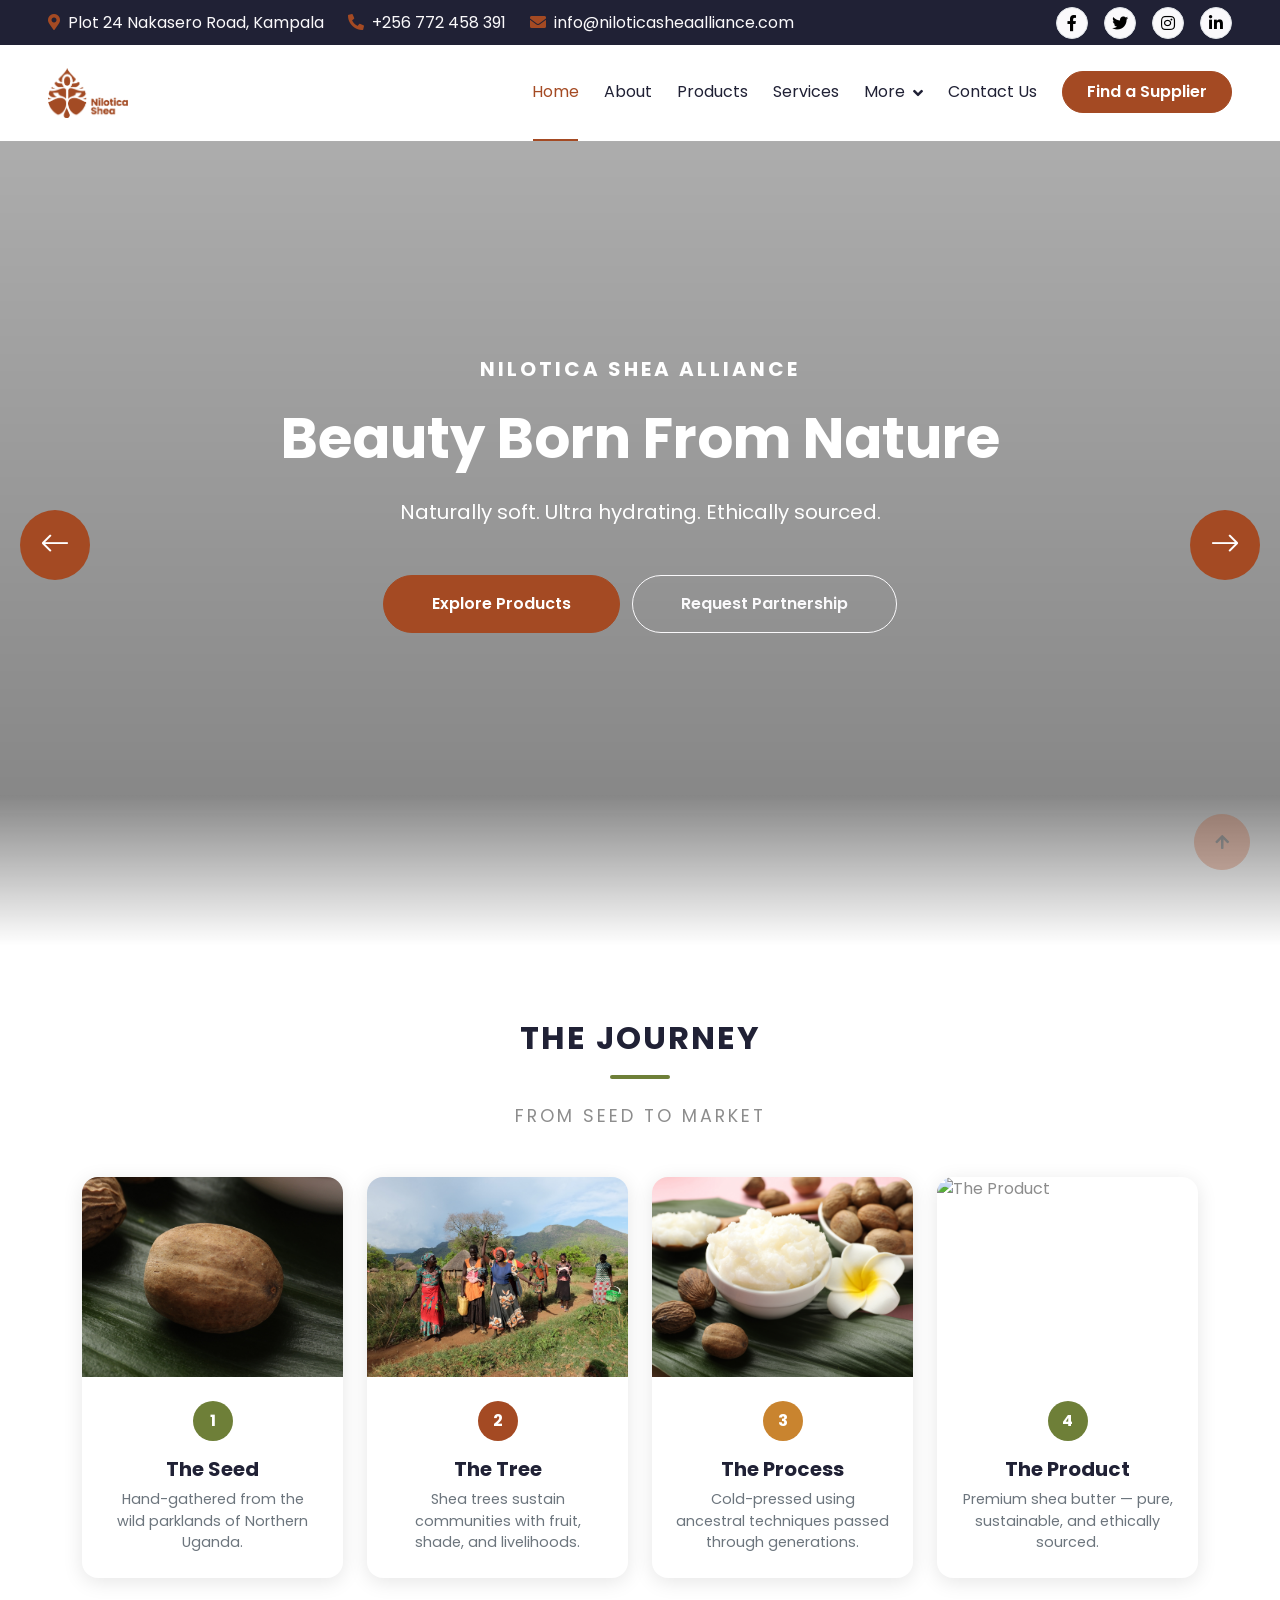
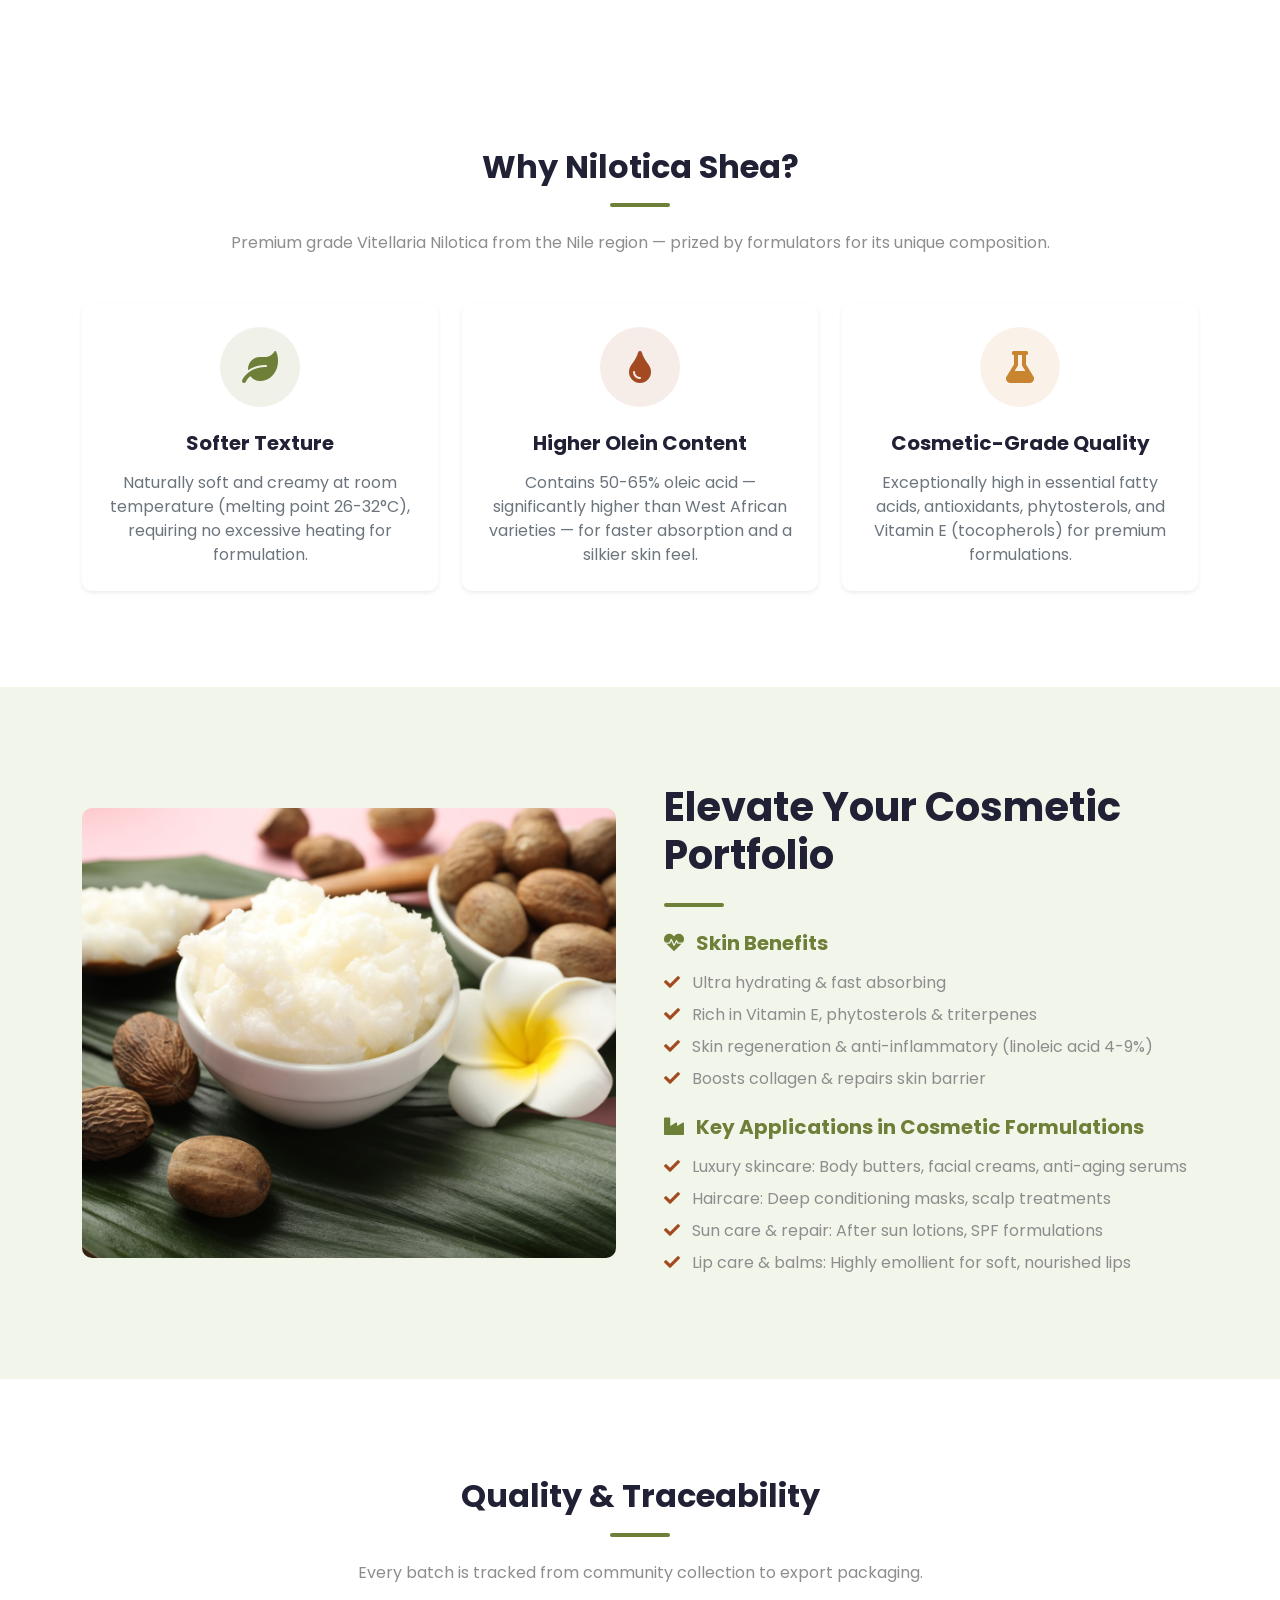
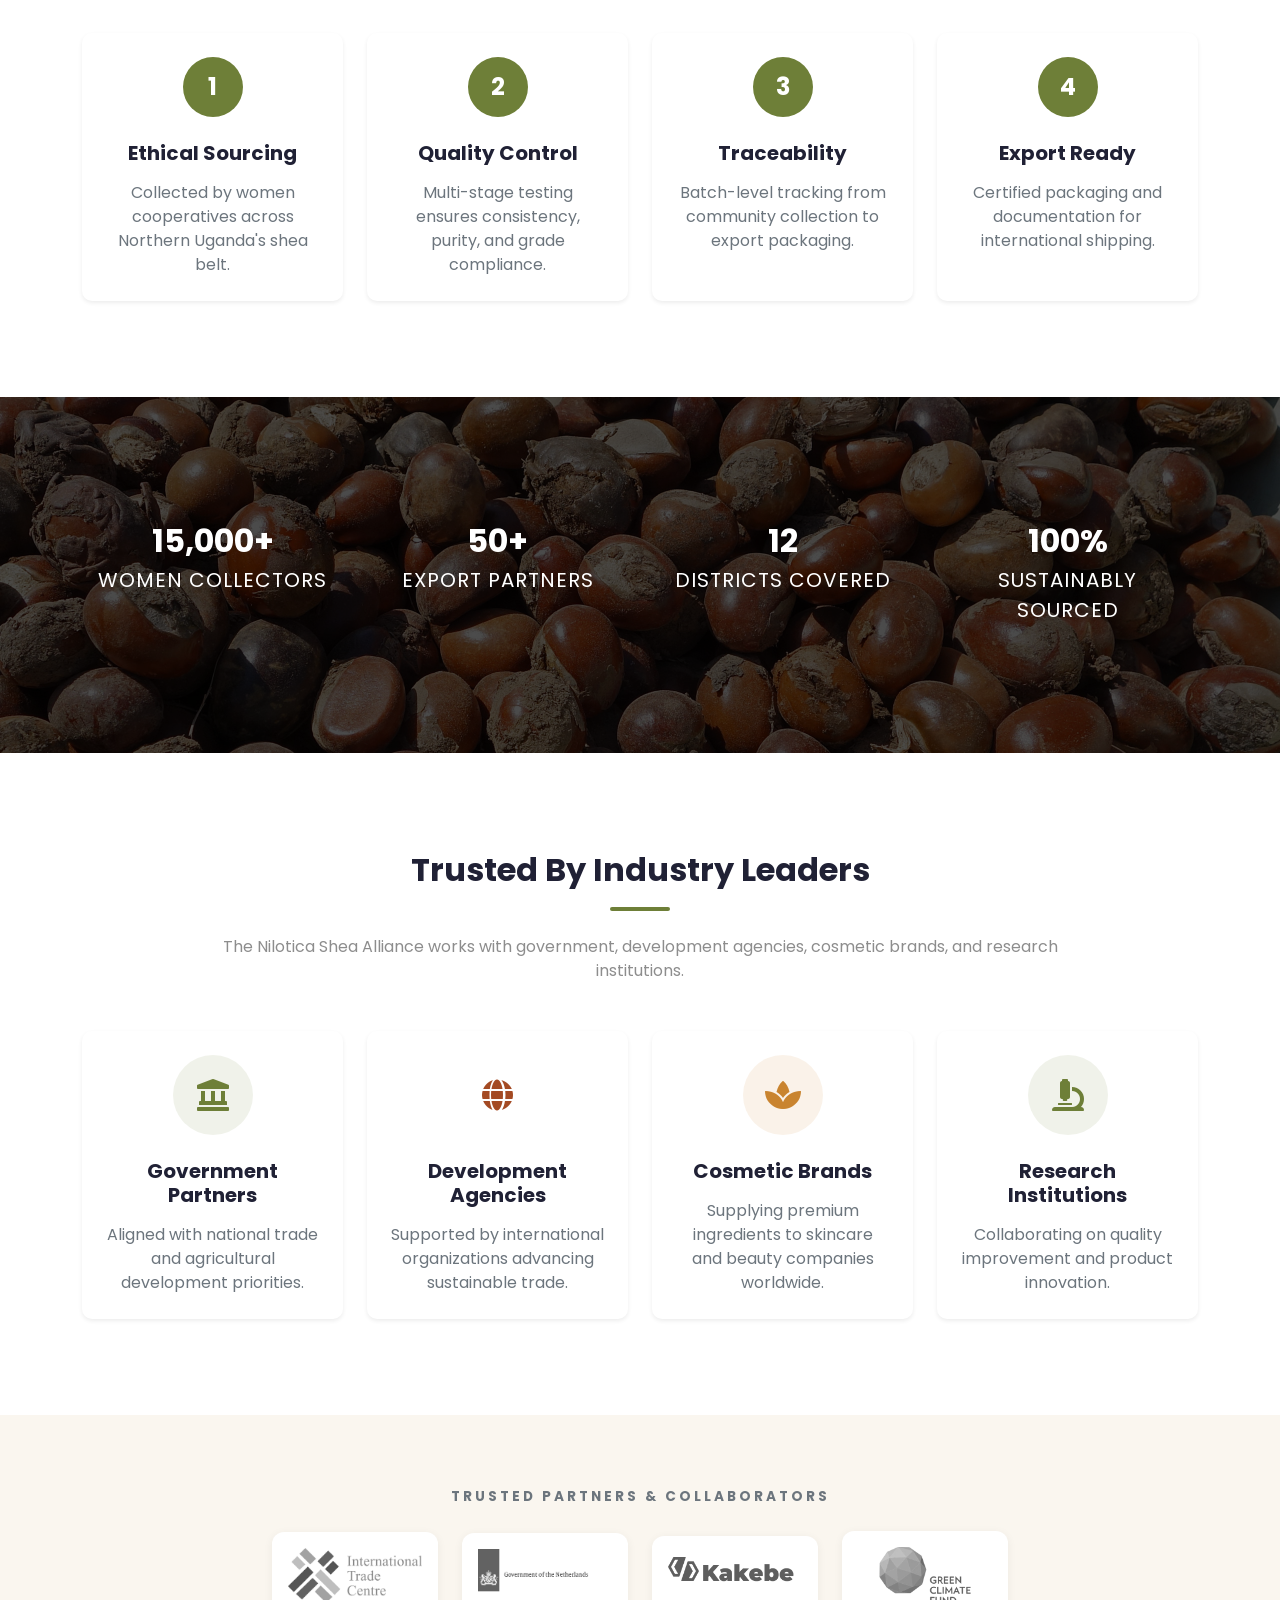
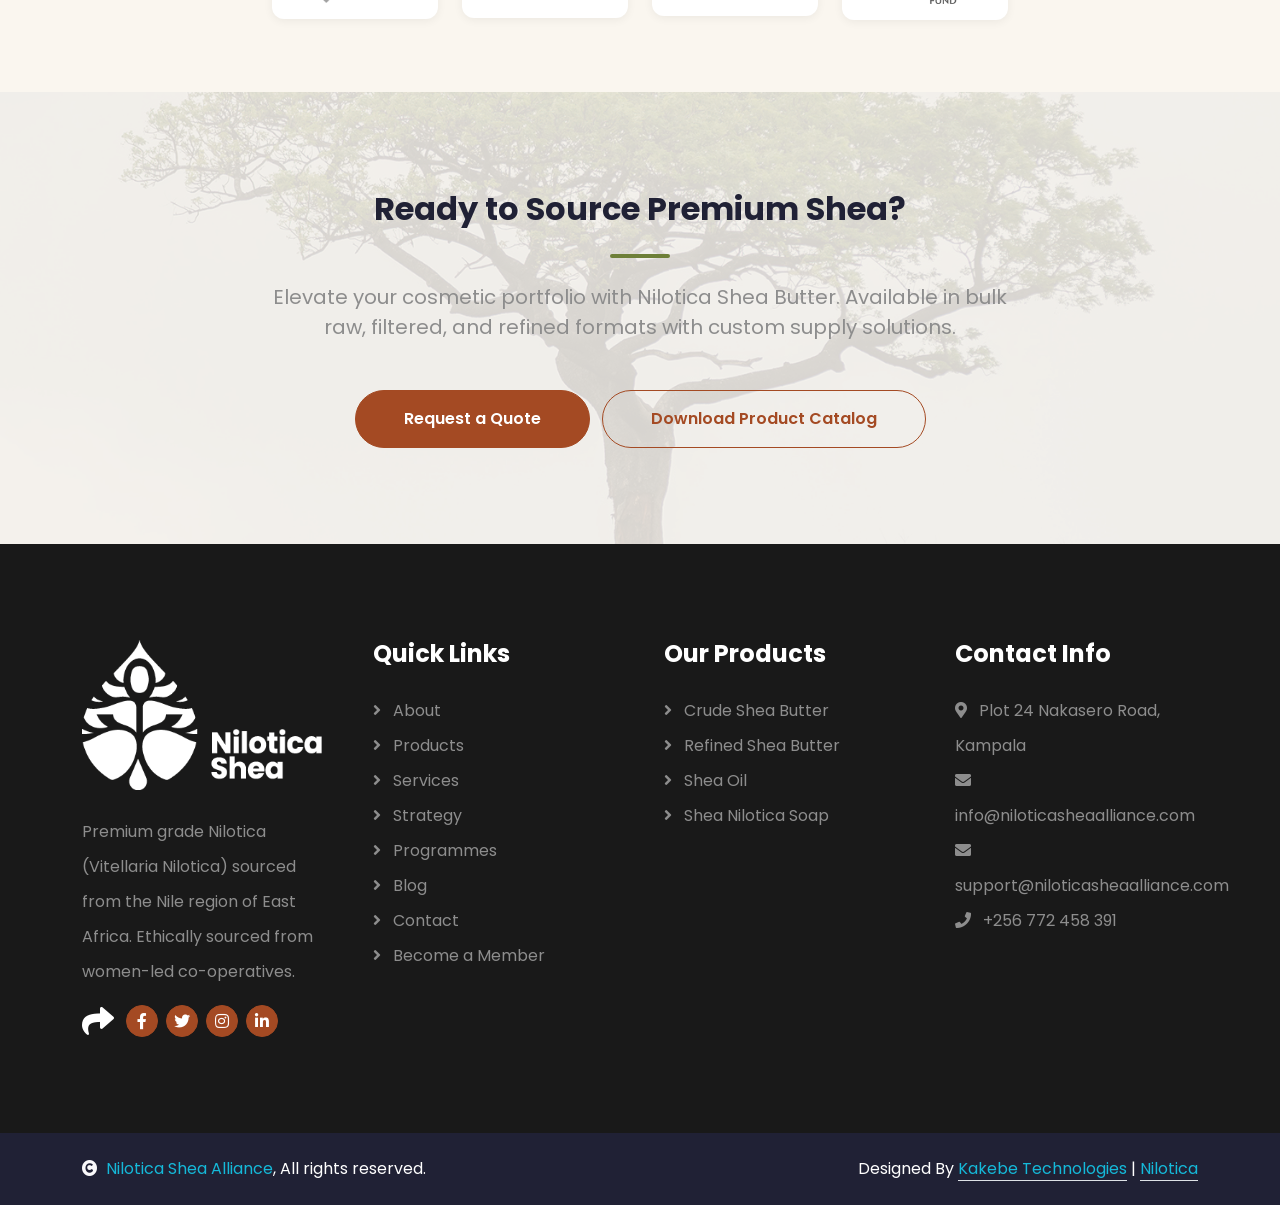
==== index.html @ a94f15df "pushh" ====
<!DOCTYPE html>
<html lang="en">

    <head>
        <meta charset="utf-8">
        <title>Nilotica Shea - Premium Shea Butter from Uganda</title>
        <meta content="width=device-width, initial-scale=1.0" name="viewport">
        <meta content="Nilotica shea butter, Uganda shea exports, cosmetic-grade shea, bulk shea butter, European cosmetic ingredients, sustainable shea sourcing, shea oil supplier" name="keywords">
        <meta content="Premium Nilotica shea butter from East Africa. Naturally soft, ultra hydrating, and ethically sourced from women-led co-operatives for cosmetic manufacturers worldwide." name="description">

        <!-- Open Graph / Facebook -->
        <meta property="og:type" content="website">
        <meta property="og:url" content="https://nisa.org/">
        <meta property="og:title" content="Nilotica Shea - Premium Shea Butter from Uganda">
        <meta property="og:description" content="Premium Nilotica shea butter from East Africa. Naturally soft, ultra hydrating, and ethically sourced from women-led co-operatives for cosmetic manufacturers worldwide.">
        <meta property="og:image" content="img/nilo/woman-palm-leaves.jpg">

        <!-- Twitter -->
        <meta property="twitter:card" content="summary_large_image">
        <meta property="twitter:url" content="https://nisa.org/">
        <meta property="twitter:title" content="Nilotica Shea - Premium Shea Butter from Uganda">
        <meta property="twitter:description" content="Premium Nilotica shea butter from East Africa. Naturally soft, ultra hydrating, and ethically sourced from women-led co-operatives for cosmetic manufacturers worldwide.">
        <meta property="twitter:image" content="img/nilo/woman-palm-leaves.jpg">

        <!-- Favicon -->
        <link rel="icon" type="image/png" href="img/favicon.png">

        <!-- Google Web Fonts -->
        <link rel="preconnect" href="https://fonts.googleapis.com">
        <link rel="preconnect" href="https://fonts.gstatic.com" crossorigin>
        <link href="https://fonts.googleapis.com/css2?family=Poppins:wght@200;300;400;500;600;700&display=swap" rel="stylesheet">

        <!-- Icon Font Stylesheet -->
        <link rel="stylesheet" href="https://use.fontawesome.com/releases/v5.15.4/css/all.css"/>
        <link href="https://cdn.jsdelivr.net/npm/bootstrap-icons@1.4.1/font/bootstrap-icons.css" rel="stylesheet">

        <!-- Libraries Stylesheet -->
        <link href="lib/animate/animate.min.css" rel="stylesheet">
        <link href="lib/owlcarousel/assets/owl.carousel.min.css" rel="stylesheet">


        <!-- Customized Bootstrap Stylesheet -->
        <link href="css/bootstrap.min.css" rel="stylesheet">

        <!-- Template Stylesheet -->
        <link href="css/style.css" rel="stylesheet">

        <style>
            .green-accent-bar {
                width: 60px;
                height: 4px;
                background-color: #6E7F38;
                border-radius: 2px;
            }
            .bg-green-subtle {
                background-color: #f2f5ea;
            }
            .section-nature-bg {
                position: relative;
                background-size: cover;
                background-position: center;
                background-attachment: fixed;
            }
            .section-nature-bg::before {
                content: '';
                position: absolute;
                top: 0;
                left: 0;
                width: 100%;
                height: 100%;
                background: rgba(244, 241, 235, 0.88);
            }
            .section-nature-bg > .container {
                position: relative;
                z-index: 1;
            }
            .parallax-section {
                position: relative;
                background-size: cover;
                background-position: center;
                background-attachment: fixed;
            }
            .parallax-section .overlay {
                position: absolute;
                top: 0;
                left: 0;
                width: 100%;
                height: 100%;
                background: rgba(0, 0, 0, 0.7);
            }
            .parallax-section .container {
                position: relative;
                z-index: 1;
            }
        </style>
    </head>

    <body>

        <!-- Spinner Start -->
        <div id="spinner" class="show position-fixed translate-middle w-100 vh-100 top-50 start-50 d-flex align-items-center justify-content-center" style="background-color: #ffffff;">
            <div class="spinner-border text-primary" style="width: 3rem; height: 3rem;" role="status">
                <span class="sr-only">Loading...</span>
            </div>
        </div>
        <!-- Spinner End -->


        <!-- Topbar Start -->
        <div class="container-fluid bg-dark px-5 d-none d-lg-block">
            <div class="row gx-0 align-items-center" style="height: 45px;">
                <div class="col-lg-8 text-center text-lg-start mb-lg-0">
                    <div class="d-flex flex-wrap">
                        <a href="#" class="text-light me-4"><i class="fas fa-map-marker-alt text-primary me-2"></i>Plot 24 Nakasero Road, Kampala</a>
                        <a href="tel:+256772458391" class="text-light me-4"><i class="fas fa-phone-alt text-primary me-2"></i>+256 772 458 391</a>
                        <a href="mailto:info@niloticasheaalliance.com" class="text-light me-0"><i class="fas fa-envelope text-primary me-2"></i>info@niloticasheaalliance.com</a>
                    </div>
                </div>
                <div class="col-lg-4 text-center text-lg-end">
                    <div class="d-flex align-items-center justify-content-end">
                        <a href="https://www.facebook.com/NiloticaShea" target="_blank" class="btn btn-light btn-square border rounded-circle nav-fill me-3"><i class="fab fa-facebook-f"></i></a>
                        <a href="https://twitter.com/NiloticaShea" target="_blank" class="btn btn-light btn-square border rounded-circle nav-fill me-3"><i class="fab fa-twitter"></i></a>
                        <a href="https://www.instagram.com/nilotica_shea" target="_blank" class="btn btn-light btn-square border rounded-circle nav-fill me-3"><i class="fab fa-instagram"></i></a>
                        <a href="https://www.linkedin.com/company/nilotica-shea-alliance" target="_blank" class="btn btn-light btn-square border rounded-circle nav-fill me-0"><i class="fab fa-linkedin-in"></i></a>
                    </div>
                </div>
            </div>
        </div>
        <!-- Topbar End -->


        <!-- Navbar & Hero Start -->
        <div class="container-fluid position-relative p-0">
            <nav class="navbar navbar-expand-lg navbar-light bg-white px-4 px-lg-5 py-3 py-lg-0">
                <a href="index.html" class="navbar-brand p-0">
                    <h1 class="text-primary m-0"><img src="img/logo-nilo.png" alt="Nilotica Shea" style="height: 150px;"></h1>
                </a>
                <button class="navbar-toggler" type="button" data-bs-toggle="collapse" data-bs-target="#navbarCollapse">
                    <span class="fa fa-bars"></span>
                </button>
                <div class="collapse navbar-collapse" id="navbarCollapse">
                    <div class="navbar-nav ms-auto py-0">
                        <a href="index.html" class="nav-item nav-link active">Home</a>
                        <a href="about.html" class="nav-item nav-link">About</a>
                        <a href="products.html" class="nav-item nav-link">Products</a>
                        <a href="service.html" class="nav-item nav-link">Services</a>
                        <div class="nav-item dropdown">
                            <a href="#" class="nav-link dropdown-toggle" data-bs-toggle="dropdown">More</a>
                            <div class="dropdown-menu m-0">
                                <a href="strategy.html" class="dropdown-item">Strategy</a>
                                <a href="programmes.html" class="dropdown-item">Programmes</a>
                                <a href="implementation.html" class="dropdown-item">Implementation</a>
                                <a href="resources.html" class="dropdown-item">Resources</a>
                                <a href="blog.html" class="dropdown-item">Blog</a>
                                <a href="members.html" class="dropdown-item">Become a Member</a>
                            </div>
                        </div>
                        <a href="contact.html" class="nav-item nav-link">Contact Us</a>
                    </div>
                    <a href="contact.html" class="btn btn-primary rounded-pill text-white py-2 px-4 flex-wrap flex-sm-shrink-0">Find a Supplier</a>
                </div>
            </nav>


            <!-- Carousel Start -->
            <div class="header-carousel owl-carousel">
                <!-- Slide 1: Girl smiling under leaves -->
                <div class="header-carousel-item">
                    <img src="img/nilo/woman-palm-leaves.jpg" class="img-fluid w-100" alt="Natural beauty with Nilotica Shea">
                    <div class="carousel-caption">
                        <div class="carousel-caption-content p-3">
                            <h5 class="text-white text-uppercase fw-bold mb-4 animated fadeInUp" style="letter-spacing: 3px;">Nilotica Shea Alliance</h5>
                            <h1 class="display-1 text-capitalize text-white mb-4 animated fadeInUp delay-1">Beauty Born from Nature</h1>
                            <p class="mb-5 fs-5 animated fadeInUp delay-2">Naturally soft. Ultra hydrating. Ethically sourced.</p>
                            <div class="animated fadeInUp delay-3">
                                <a href="products.html" class="btn btn-primary rounded-pill text-white py-3 px-5 me-2">Explore Products</a>
                                <a href="contact.html" class="btn btn-outline-light rounded-pill py-3 px-5">Request Partnership</a>
                            </div>
                        </div>
                    </div>
                </div>
                <!-- Slide 2: Shea seedling in field -->
                <div class="header-carousel-item">
                    <img src="img/nilo/shea-harvest-community.webp" class="img-fluid w-100" alt="Shea seedling growing in Northern Uganda">
                    <div class="carousel-caption">
                        <div class="carousel-caption-content p-3">
                            <h5 class="text-white text-uppercase fw-bold mb-4 animated fadeInUp" style="letter-spacing: 3px;">From the Source</h5>
                            <h1 class="display-1 text-capitalize text-white mb-4 animated fadeInUp delay-1">From Village to Vanity</h1>
                            <p class="mb-5 fs-5 animated fadeInUp delay-2">Sourced from Northern Uganda's shea belt communities.</p>
                            <div class="animated fadeInUp delay-3">
                                <a href="about.html" class="btn btn-primary rounded-pill text-white py-3 px-5 me-2">Our Story</a>
                                <a href="contact.html" class="btn btn-outline-light rounded-pill py-3 px-5">Find a Supplier</a>
                            </div>
                        </div>
                    </div>
                </div>
                <!-- Slide 3: Shea oil pipette -->
                <div class="header-carousel-item">
                    <img src="img/nilo/shea-oil-pipette.jpg" class="img-fluid w-100" alt="Premium Nilotica shea oil">
                    <div class="carousel-caption">
                        <div class="carousel-caption-content p-3">
                            <h5 class="text-white text-uppercase fw-bold mb-4 animated fadeInUp" style="letter-spacing: 3px;">Cosmetic Grade</h5>
                            <h1 class="display-1 text-capitalize text-white mb-4 animated fadeInUp delay-1">Pure Shea Oil for Premium Formulations</h1>
                            <p class="mb-5 fs-5 animated fadeInUp delay-2">50-65% oleic acid. Superior skin absorption.</p>
                            <div class="animated fadeInUp delay-3">
                                <a href="products.html" class="btn btn-primary rounded-pill text-white py-3 px-5 me-2">View Products</a>
                                <a href="contact.html" class="btn btn-outline-light rounded-pill py-3 px-5">Contact Us</a>
                            </div>
                        </div>
                    </div>
                </div>
                <!-- Slide 4: Shea nut closeup -->
                <div class="header-carousel-item">
                    <img src="img/nilo/shea-nut-closeup.jpg" class="img-fluid w-100" alt="Shea nut on leaf">
                    <div class="carousel-caption">
                        <div class="carousel-caption-content p-3">
                            <h5 class="text-white text-uppercase fw-bold mb-4 animated fadeInUp" style="letter-spacing: 3px;">The Ingredient</h5>
                            <h1 class="display-1 text-capitalize text-white mb-4 animated fadeInUp delay-1">The African Secret to Radiant Skin</h1>
                            <p class="mb-5 fs-5 animated fadeInUp delay-2">Rich in Vitamin E, phytosterols & essential fatty acids.</p>
                            <div class="animated fadeInUp delay-3">
                                <a href="products.html" class="btn btn-primary rounded-pill text-white py-3 px-5 me-2">Our Products</a>
                                <a href="about.html" class="btn btn-outline-light rounded-pill py-3 px-5">Learn More</a>
                            </div>
                        </div>
                    </div>
                </div>
                <!-- Slide 5: Shea Nilo branded product -->
                <div class="header-carousel-item">
                    <img src="img/shea-nilo.png" class="img-fluid w-100" alt="Nilotica Shea branded products">
                    <div class="carousel-caption">
                        <div class="carousel-caption-content p-3">
                            <h5 class="text-white text-uppercase fw-bold mb-4 animated fadeInUp" style="letter-spacing: 3px;">Traceability</h5>
                            <h1 class="display-1 text-capitalize text-white mb-4 animated fadeInUp delay-1">Ethically Sourced. Export Ready.</h1>
                            <p class="mb-5 fs-5 animated fadeInUp delay-2">Full traceability. Quality you can trust.</p>
                            <div class="animated fadeInUp delay-3">
                                <a href="service.html" class="btn btn-primary rounded-pill text-white py-3 px-5 me-2">Our Quality Standards</a>
                                <a href="contact.html" class="btn btn-outline-light rounded-pill py-3 px-5">Find a Supplier</a>
                            </div>
                        </div>
                    </div>
                </div>
                <!-- Slide 6: Shea fruit on branch -->
                <div class="header-carousel-item">
                    <img src="img/nilo-img (2).webp" class="img-fluid w-100" alt="Shea fruit growing on branch">
                    <div class="carousel-caption">
                        <div class="carousel-caption-content p-3">
                            <h5 class="text-white text-uppercase fw-bold mb-4 animated fadeInUp" style="letter-spacing: 3px;">Vitellaria Nilotica</h5>
                            <h1 class="display-1 text-capitalize text-white mb-4 animated fadeInUp delay-1">Premium Shea from East Africa</h1>
                            <p class="mb-5 fs-5 animated fadeInUp delay-2">Sourced from Northern Uganda's shea belt communities.</p>
                            <div class="animated fadeInUp delay-3">
                                <a href="about.html" class="btn btn-primary rounded-pill text-white py-3 px-5 me-2">Learn More</a>
                                <a href="contact.html" class="btn btn-outline-light rounded-pill py-3 px-5">Find a Supplier</a>
                            </div>
                        </div>
                    </div>
                </div>
                <!-- Slide 7: Beauty Silhouette -->
                <div class="header-carousel-item">
                    <img src="img/nilo/beauty-silhouette.jpg" class="img-fluid w-100" alt="Natural Beauty">
                    <div class="carousel-caption">
                        <div class="carousel-caption-content p-3">
                            <h5 class="text-white text-uppercase fw-bold mb-4 animated fadeInUp" style="letter-spacing: 3px;">Natural Beauty</h5>
                            <h1 class="display-1 text-capitalize text-white mb-4 animated fadeInUp delay-1">The Secret to Radiant Skin</h1>
                            <p class="mb-5 fs-5 animated fadeInUp delay-2">Pure, natural shea for timeless beauty.</p>
                            <div class="animated fadeInUp delay-3">
                                <a href="products.html" class="btn btn-primary rounded-pill text-white py-3 px-5 me-2">Explore Products</a>
                                <a href="contact.html" class="btn btn-outline-light rounded-pill py-3 px-5">Contact Us</a>
                            </div>
                        </div>
                    </div>
                </div>
                <!-- Slide 8: Nilotica Home 1 -->
                <div class="header-carousel-item">
                    <img src="img/nilohome (1).jpeg" class="img-fluid w-100" alt="Nilotica Shea Operations">
                    <div class="carousel-caption">
                        <div class="carousel-caption-content p-3">
                            <h5 class="text-white text-uppercase fw-bold mb-4 animated fadeInUp" style="letter-spacing: 3px;">Our Operations</h5>
                            <h1 class="display-1 text-capitalize text-white mb-4 animated fadeInUp delay-1">Premium Quality Assured</h1>
                            <p class="mb-5 fs-5 animated fadeInUp delay-2">From Uganda to the world.</p>
                            <div class="animated fadeInUp delay-3">
                                <a href="about.html" class="btn btn-primary rounded-pill text-white py-3 px-5 me-2">Learn More</a>
                                <a href="contact.html" class="btn btn-outline-light rounded-pill py-3 px-5">Contact Us</a>
                            </div>
                        </div>
                    </div>
                </div>
                <!-- Slide 9: Nilotica Home 2 -->
                <div class="header-carousel-item">
                    <img src="img/nilohome (2).jpeg" class="img-fluid w-100" alt="Nilotica Shea Products">
                    <div class="carousel-caption">
                        <div class="carousel-caption-content p-3">
                            <h5 class="text-white text-uppercase fw-bold mb-4 animated fadeInUp" style="letter-spacing: 3px;">Our Products</h5>
                            <h1 class="display-1 text-capitalize text-white mb-4 animated fadeInUp delay-1">Natural & Pure</h1>
                            <p class="mb-5 fs-5 animated fadeInUp delay-2">Ethically sourced shea butter.</p>
                            <div class="animated fadeInUp delay-3">
                                <a href="products.html" class="btn btn-primary rounded-pill text-white py-3 px-5 me-2">View Products</a>
                                <a href="contact.html" class="btn btn-outline-light rounded-pill py-3 px-5">Get Quote</a>
                            </div>
                        </div>
                    </div>
                </div>
            </div>
            <!-- Bottom Fade Effect -->
            <div class="carousel-fade-overlay"></div>
            <!-- Carousel End -->
        </div>
        <!-- Navbar & Hero End -->


        <!-- Process Summary Section Start -->
        <div class="container-fluid py-5" style="background-color: #ffffff;">
            <div class="container py-4">
                <div class="section-title text-center mb-5 wow fadeInUp" data-wow-delay="0.1s">
                    <h1 class="display-4 mb-3" style="font-weight: 700; letter-spacing: 2px;">THE JOURNEY</h1>
                    <div class="green-accent-bar mx-auto mb-4"></div>
                    <p class="mb-0" style="font-size: 1.1rem; text-transform: uppercase; letter-spacing: 3px;">From Seed to Market</p>
                </div>
                <div class="row g-4">
                    <!-- Step 1: The Seed -->
                    <div class="col-md-6 col-lg-3 wow fadeInUp" data-wow-delay="0.1s">
                        <div class="card border-0 h-100" style="border-radius: 16px; overflow: hidden; box-shadow: 0 4px 20px rgba(0,0,0,0.1);">
                            <img src="img/nilo/shea-nut-closeup.jpg" class="img-fluid w-100" alt="The Seed" style="height: 200px; object-fit: cover;">
                            <div class="card-body p-4 text-center">
                                <div class="process-number mx-auto mb-3 d-flex align-items-center justify-content-center" style="width: 40px; height: 40px; border-radius: 50%; background: #6E7F38; color: #fff; font-size: 1rem; font-weight: 700;">1</div>
                                <h5 class="mb-2">The Seed</h5>
                                <p class="text-muted mb-0" style="font-size: 0.9rem;">Hand-gathered from the wild parklands of Northern Uganda.</p>
                            </div>
                        </div>
                    </div>
                    <!-- Step 2: The Tree -->
                    <div class="col-md-6 col-lg-3 wow fadeInUp" data-wow-delay="0.2s">
                        <div class="card border-0 h-100" style="border-radius: 16px; overflow: hidden; box-shadow: 0 4px 20px rgba(0,0,0,0.1);">
                            <img src="img/nilohome (1).jpeg" class="img-fluid w-100" alt="The Tree" style="height: 200px; object-fit: cover;">
                            <div class="card-body p-4 text-center">
                                <div class="process-number mx-auto mb-3 d-flex align-items-center justify-content-center" style="width: 40px; height: 40px; border-radius: 50%; background: #A44A23; color: #fff; font-size: 1rem; font-weight: 700;">2</div>
                                <h5 class="mb-2">The Tree</h5>
                                <p class="text-muted mb-0" style="font-size: 0.9rem;">Shea trees sustain communities with fruit, shade, and livelihoods.</p>
                            </div>
                        </div>
                    </div>
                    <!-- Step 3: The Process -->
                    <div class="col-md-6 col-lg-3 wow fadeInUp" data-wow-delay="0.3s">
                        <div class="card border-0 h-100" style="border-radius: 16px; overflow: hidden; box-shadow: 0 4px 20px rgba(0,0,0,0.1);">
                            <img src="img/nilo/shea-butter-nuts-bowl.jpg" class="img-fluid w-100" alt="The Process" style="height: 200px; object-fit: cover;">
                            <div class="card-body p-4 text-center">
                                <div class="process-number mx-auto mb-3 d-flex align-items-center justify-content-center" style="width: 40px; height: 40px; border-radius: 50%; background: #C9842F; color: #fff; font-size: 1rem; font-weight: 700;">3</div>
                                <h5 class="mb-2">The Process</h5>
                                <p class="text-muted mb-0" style="font-size: 0.9rem;">Cold-pressed using ancestral techniques passed through generations.</p>
                            </div>
                        </div>
                    </div>
                    <!-- Step 4: The Product -->
                    <div class="col-md-6 col-lg-3 wow fadeInUp" data-wow-delay="0.4s">
                        <div class="card border-0 h-100" style="border-radius: 16px; overflow: hidden; box-shadow: 0 4px 20px rgba(0,0,0,0.1);">
                            <img src="img/nilo/cream-jar-gold-lid.jpg" class="img-fluid w-100" alt="The Product" style="height: 200px; object-fit: cover;">
                            <div class="card-body p-4 text-center">
                                <div class="process-number mx-auto mb-3 d-flex align-items-center justify-content-center" style="width: 40px; height: 40px; border-radius: 50%; background: #6E7F38; color: #fff; font-size: 1rem; font-weight: 700;">4</div>
                                <h5 class="mb-2">The Product</h5>
                                <p class="text-muted mb-0" style="font-size: 0.9rem;">Premium shea butter — pure, sustainable, and ethically sourced.</p>
                            </div>
                        </div>
                    </div>
                </div>
            </div>
        </div>
        <!-- Process Summary Section End -->


        <!-- Why Nilotica Shea Section Start -->
        <div class="container-fluid py-5 fade-in-section">
            <div class="container py-5">
                <div class="section-title text-center mb-5 wow fadeInUp" data-wow-delay="0.1s">
                    <h1 class="display-4 mb-3">Why Nilotica Shea?</h1>
                    <div class="green-accent-bar mx-auto mb-4"></div>
                    <p class="mb-0">Premium grade Vitellaria Nilotica from the Nile region — prized by formulators for its unique composition.</p>
                </div>
                <div class="row g-4 justify-content-center">
                    <!-- Card 1 -->
                    <div class="col-md-6 col-lg-4 wow fadeInUp" data-wow-delay="0.1s">
                        <div class="p-4 h-100 text-center rounded shadow-sm" style="background-color: #fff; border-radius: 16px;">
                            <div class="icon-circle icon-circle-green mb-4 mx-auto d-flex align-items-center justify-content-center" style="width: 80px; height: 80px; border-radius: 50%; background: rgba(110, 127, 56, 0.1);">
                                <i class="fas fa-leaf fa-2x" style="color: #6E7F38;"></i>
                            </div>
                            <h5 class="mb-3">Softer Texture</h5>
                            <p class="mb-0 text-muted">Naturally soft and creamy at room temperature (melting point 26-32°C), requiring no excessive heating for formulation.</p>
                        </div>
                    </div>
                    <!-- Card 2 -->
                    <div class="col-md-6 col-lg-4 wow fadeInUp" data-wow-delay="0.3s">
                        <div class="p-4 h-100 text-center rounded shadow-sm" style="background-color: #fff; border-radius: 16px;">
                            <div class="icon-circle icon-circle-primary mb-4 mx-auto d-flex align-items-center justify-content-center" style="width: 80px; height: 80px; border-radius: 50%; background: rgba(164, 74, 35, 0.1);">
                                <i class="fas fa-tint fa-2x" style="color: #A44A23;"></i>
                            </div>
                            <h5 class="mb-3">Higher Olein Content</h5>
                            <p class="mb-0 text-muted">Contains 50-65% oleic acid — significantly higher than West African varieties — for faster absorption and a silkier skin feel.</p>
                        </div>
                    </div>
                    <!-- Card 3 -->
                    <div class="col-md-6 col-lg-4 wow fadeInUp" data-wow-delay="0.5s">
                        <div class="p-4 h-100 text-center rounded shadow-sm" style="background-color: #fff; border-radius: 16px;">
                            <div class="icon-circle icon-circle-amber mb-4 mx-auto d-flex align-items-center justify-content-center" style="width: 80px; height: 80px; border-radius: 50%; background: rgba(201, 132, 47, 0.1);">
                                <i class="fas fa-flask fa-2x" style="color: #C9842F;"></i>
                            </div>
                            <h5 class="mb-3">Cosmetic-Grade Quality</h5>
                            <p class="mb-0 text-muted">Exceptionally high in essential fatty acids, antioxidants, phytosterols, and Vitamin E (tocopherols) for premium formulations.</p>
                        </div>
                    </div>
                </div>
            </div>
        </div>
        <!-- Why Nilotica Shea Section End -->


        <!-- Product Benefits Section Start -->
        <div class="container-fluid py-5 bg-green-subtle fade-in-section">
            <div class="container py-5">
                <div class="row g-5 align-items-center">
                    <div class="col-lg-6 wow fadeInLeft" data-wow-delay="0.2s">
                        <div class="img-hover-zoom rounded overflow-hidden">
                            <img src="img/nilo/shea-butter-nuts-bowl.jpg" class="img-fluid w-100" style="object-fit: cover; min-height: 450px;" alt="Nilotica Shea Product">
                        </div>
                    </div>
                    <div class="col-lg-6 wow fadeInRight" data-wow-delay="0.4s">
                        <h1 class="display-5 mb-4">Elevate Your Cosmetic Portfolio</h1>
                        <div class="green-accent-bar mb-4"></div>

                        <h5 class="mb-3" style="color: #6E7F38;"><i class="fas fa-heartbeat me-2"></i> Skin Benefits</h5>
                        <ul class="list-unstyled mb-4">
                            <li class="mb-2"><i class="fas fa-check text-primary me-2"></i> Ultra hydrating & fast absorbing</li>
                            <li class="mb-2"><i class="fas fa-check text-primary me-2"></i> Rich in Vitamin E, phytosterols & triterpenes</li>
                            <li class="mb-2"><i class="fas fa-check text-primary me-2"></i> Skin regeneration & anti-inflammatory (linoleic acid 4-9%)</li>
                            <li class="mb-2"><i class="fas fa-check text-primary me-2"></i> Boosts collagen & repairs skin barrier</li>
                        </ul>

                        <h5 class="mb-3" style="color: #6E7F38;"><i class="fas fa-industry me-2"></i> Key Applications in Cosmetic Formulations</h5>
                        <ul class="list-unstyled mb-0">
                            <li class="mb-2"><i class="fas fa-check text-primary me-2"></i> Luxury skincare: Body butters, facial creams, anti-aging serums</li>
                            <li class="mb-2"><i class="fas fa-check text-primary me-2"></i> Haircare: Deep conditioning masks, scalp treatments</li>
                            <li class="mb-2"><i class="fas fa-check text-primary me-2"></i> Sun care & repair: After sun lotions, SPF formulations</li>
                            <li class="mb-2"><i class="fas fa-check text-primary me-2"></i> Lip care & balms: Highly emollient for soft, nourished lips</li>
                        </ul>
                    </div>
                </div>
            </div>
        </div>
        <!-- Product Benefits Section End -->


        <!-- Quality & Standards Section Start -->
        <div class="container-fluid py-5 fade-in-section">
            <div class="container py-5">
                <div class="section-title text-center mb-5 wow fadeInUp" data-wow-delay="0.1s">
                    <h1 class="display-4 mb-3">Quality & Traceability</h1>
                    <div class="green-accent-bar mx-auto mb-4"></div>
                    <p class="mb-0">Every batch is tracked from community collection to export packaging.</p>
                </div>
                <div class="row g-4 justify-content-center">
                    <!-- Step 1 -->
                    <div class="col-md-6 col-lg-3 wow fadeInUp" data-wow-delay="0.1s">
                        <div class="process-step p-4 h-100 text-center rounded shadow-sm">
                            <div class="process-number mx-auto mb-4 d-flex align-items-center justify-content-center" style="width: 60px; height: 60px; border-radius: 50%; background: #6E7F38; color: #fff; font-size: 1.5rem; font-weight: 700;">1</div>
                            <h5 class="mb-3">Ethical Sourcing</h5>
                            <p class="mb-0 text-muted">Collected by women cooperatives across Northern Uganda's shea belt.</p>
                        </div>
                    </div>
                    <!-- Step 2 -->
                    <div class="col-md-6 col-lg-3 wow fadeInUp" data-wow-delay="0.3s">
                        <div class="process-step p-4 h-100 text-center rounded shadow-sm">
                            <div class="process-number mx-auto mb-4 d-flex align-items-center justify-content-center" style="width: 60px; height: 60px; border-radius: 50%; background: #6E7F38; color: #fff; font-size: 1.5rem; font-weight: 700;">2</div>
                            <h5 class="mb-3">Quality Control</h5>
                            <p class="mb-0 text-muted">Multi-stage testing ensures consistency, purity, and grade compliance.</p>
                        </div>
                    </div>
                    <!-- Step 3 -->
                    <div class="col-md-6 col-lg-3 wow fadeInUp" data-wow-delay="0.5s">
                        <div class="process-step p-4 h-100 text-center rounded shadow-sm">
                            <div class="process-number mx-auto mb-4 d-flex align-items-center justify-content-center" style="width: 60px; height: 60px; border-radius: 50%; background: #6E7F38; color: #fff; font-size: 1.5rem; font-weight: 700;">3</div>
                            <h5 class="mb-3">Traceability</h5>
                            <p class="mb-0 text-muted">Batch-level tracking from community collection to export packaging.</p>
                        </div>
                    </div>
                    <!-- Step 4 -->
                    <div class="col-md-6 col-lg-3 wow fadeInUp" data-wow-delay="0.7s">
                        <div class="process-step p-4 h-100 text-center rounded shadow-sm">
                            <div class="process-number mx-auto mb-4 d-flex align-items-center justify-content-center" style="width: 60px; height: 60px; border-radius: 50%; background: #6E7F38; color: #fff; font-size: 1.5rem; font-weight: 700;">4</div>
                            <h5 class="mb-3">Export Ready</h5>
                            <p class="mb-0 text-muted">Certified packaging and documentation for international shipping.</p>
                        </div>
                    </div>
                </div>
            </div>
        </div>
        <!-- Quality & Standards Section End -->


        <!-- Impact Stats Section Start -->
        <div class="container-fluid py-5 parallax-section fade-in-section" style="background-image: url('img/nilo/shea-field-landscape.jpg');">
            <div class="overlay"></div>
            <div class="container py-5">
                <div class="row g-4 text-center">
                    <div class="col-md-6 col-lg-3 wow fadeInUp" data-wow-delay="0.1s">
                        <div class="stat-item">
                            <h1 class="stat-number display-4 fw-bold text-white mb-2">15,000+</h1>
                            <p class="stat-label fs-5 text-white mb-0">Women Collectors</p>
                        </div>
                    </div>
                    <div class="col-md-6 col-lg-3 wow fadeInUp" data-wow-delay="0.3s">
                        <div class="stat-item">
                            <h1 class="stat-number display-4 fw-bold text-white mb-2">50+</h1>
                            <p class="stat-label fs-5 text-white mb-0">Export Partners</p>
                        </div>
                    </div>
                    <div class="col-md-6 col-lg-3 wow fadeInUp" data-wow-delay="0.5s">
                        <div class="stat-item">
                            <h1 class="stat-number display-4 fw-bold text-white mb-2">12</h1>
                            <p class="stat-label fs-5 text-white mb-0">Districts Covered</p>
                        </div>
                    </div>
                    <div class="col-md-6 col-lg-3 wow fadeInUp" data-wow-delay="0.7s">
                        <div class="stat-item">
                            <h1 class="stat-number display-4 fw-bold text-white mb-2">100%</h1>
                            <p class="stat-label fs-5 text-white mb-0">Sustainably Sourced</p>
                        </div>
                    </div>
                </div>
            </div>
        </div>
        <!-- Impact Stats Section End -->


        <!-- Partners Section Start -->
        <div class="container-fluid py-5 fade-in-section">
            <div class="container py-5">
                <div class="section-title text-center mb-5 wow fadeInUp" data-wow-delay="0.1s">
                    <h1 class="display-4 mb-3">Trusted By Industry Leaders</h1>
                    <div class="green-accent-bar mx-auto mb-4"></div>
                    <p class="mb-0">The Nilotica Shea Alliance works with government, development agencies, cosmetic brands, and research institutions.</p>
                </div>
                <div class="row g-4 justify-content-center">
                    <!-- Partner 1 -->
                    <div class="col-md-6 col-lg-3 wow fadeInUp" data-wow-delay="0.1s">
                        <div class="card-lift p-4 h-100 text-center rounded shadow-sm">
                            <div class="icon-circle icon-circle-green mb-4 mx-auto d-flex align-items-center justify-content-center" style="width: 80px; height: 80px; border-radius: 50%; background: rgba(110, 127, 56, 0.1);">
                                <i class="fas fa-landmark fa-2x" style="color: #6E7F38;"></i>
                            </div>
                            <h5 class="mb-3">Government Partners</h5>
                            <p class="mb-0 text-muted">Aligned with national trade and agricultural development priorities.</p>
                        </div>
                    </div>
                    <!-- Partner 2 -->
                    <div class="col-md-6 col-lg-3 wow fadeInUp" data-wow-delay="0.3s">
                        <div class="card-lift p-4 h-100 text-center rounded shadow-sm">
                            <div class="icon-circle icon-circle-primary mb-4 mx-auto d-flex align-items-center justify-content-center" style="width: 80px; height: 80px; border-radius: 50%; background: rgba(var(--bs-primary-rgb), 0.1);">
                                <i class="fas fa-globe fa-2x text-primary"></i>
                            </div>
                            <h5 class="mb-3">Development Agencies</h5>
                            <p class="mb-0 text-muted">Supported by international organizations advancing sustainable trade.</p>
                        </div>
                    </div>
                    <!-- Partner 3 -->
                    <div class="col-md-6 col-lg-3 wow fadeInUp" data-wow-delay="0.5s">
                        <div class="card-lift p-4 h-100 text-center rounded shadow-sm">
                            <div class="icon-circle icon-circle-amber mb-4 mx-auto d-flex align-items-center justify-content-center" style="width: 80px; height: 80px; border-radius: 50%; background: rgba(201, 132, 47, 0.1);">
                                <i class="fas fa-spa fa-2x" style="color: #C9842F;"></i>
                            </div>
                            <h5 class="mb-3">Cosmetic Brands</h5>
                            <p class="mb-0 text-muted">Supplying premium ingredients to skincare and beauty companies worldwide.</p>
                        </div>
                    </div>
                    <!-- Partner 4 -->
                    <div class="col-md-6 col-lg-3 wow fadeInUp" data-wow-delay="0.7s">
                        <div class="card-lift p-4 h-100 text-center rounded shadow-sm">
                            <div class="icon-circle icon-circle-green mb-4 mx-auto d-flex align-items-center justify-content-center" style="width: 80px; height: 80px; border-radius: 50%; background: rgba(110, 127, 56, 0.1);">
                                <i class="fas fa-microscope fa-2x" style="color: #6E7F38;"></i>
                            </div>
                            <h5 class="mb-3">Research Institutions</h5>
                            <p class="mb-0 text-muted">Collaborating on quality improvement and product innovation.</p>
                        </div>
                    </div>
                </div>
            </div>
        </div>
        <!-- Partners Section End -->


        <!-- Partners Section Visual -->
        <div class="container-fluid py-5 section-alt fade-in-section">
            <div class="container py-4">
                <div class="text-center mb-4 wow fadeInUp" data-wow-delay="0.1s">
                    <p class="text-uppercase fw-bold text-muted mb-0" style="letter-spacing: 3px; font-size: 0.85rem;">Trusted Partners & Collaborators</p>
                </div>
                <div class="row g-4 align-items-center justify-content-center wow fadeInUp" data-wow-delay="0.2s">
                    <div class="col-4 col-md-2 text-center">
                        <div class="partner-logo-item p-3">
                            <img src="img/partners/itc.png" alt="ITC" class="img-fluid" style="max-height: 60px; filter: grayscale(100%); opacity: 0.8;">
                        </div>
                    </div>
                    <div class="col-4 col-md-2 text-center">
                        <div class="partner-logo-item p-3">
                            <img src="img/partners/cbi logo.png" alt="CBI" class="img-fluid" style="max-height: 60px; filter: grayscale(100%); opacity: 0.8;">
                        </div>
                    </div>
                    <div class="col-4 col-md-2 text-center">
                        <div class="partner-logo-item p-3">
                            <img src="img/partners/kakebe.png" alt="Kakebe" class="img-fluid" style="max-height: 60px; filter: grayscale(100%); opacity: 0.8;">
                        </div>
                    </div>
                    <div class="col-4 col-md-2 text-center">
                        <div class="partner-logo-item p-3">
                            <img src="img/partners/GREEN.webp" alt="GREEN" class="img-fluid" style="max-height: 60px; filter: grayscale(100%); opacity: 0.8;">
                        </div>
                    </div>
                </div>
            </div>
        </div>
        <!-- Partners Section Visual End -->

        <!-- CTA / Inquiry Section Start -->
        <div class="container-fluid py-5 section-nature-bg fade-in-section" style="background-image: url('img/nilo/shea-tree-landscape.jpg');">
            <div class="container py-5">
                <div class="row justify-content-center">
                    <div class="col-lg-8 text-center wow fadeInUp" data-wow-delay="0.2s">
                        <h1 class="display-4 mb-4">Ready to Source Premium Shea?</h1>
                        <div class="green-accent-bar mx-auto mb-4"></div>
                        <p class="fs-5 mb-5">Elevate your cosmetic portfolio with Nilotica Shea Butter. Available in bulk raw, filtered, and refined formats with custom supply solutions.</p>
                        <div>
                            <a href="contact.html" class="btn btn-primary rounded-pill text-white py-3 px-5 me-2">Request a Quote</a>
                            <a href="#" class="btn btn-outline-primary rounded-pill py-3 px-5">Download Product Catalog</a>
                        </div>
                    </div>
                </div>
            </div>
        </div>
        <!-- CTA / Inquiry Section End -->


        <!-- Footer Start -->
        <div class="container-fluid footer py-5 wow fadeIn" data-wow-delay="0.2s">
            <div class="container py-5">
                <div class="row g-5">
                    <div class="col-md-6 col-lg-6 col-xl-3">
                        <div class="footer-item d-flex flex-column">
                            <div class="footer-logo mb-4">
                                <h4 class="text-light mb-0"><img src="img/logo-nilo.png" alt="Nilotica Shea" style="height: 150px; filter: brightness(10);"></h4>
                            </div>
                            <p>Premium grade Nilotica (Vitellaria Nilotica) sourced from the Nile region of East Africa. Ethically sourced from women-led co-operatives.</p>
                            <div class="d-flex align-items-center">
                                <i class="fas fa-share fa-2x text-white me-2"></i>
                                <a class="btn-square btn btn-primary text-white rounded-circle mx-1" href="https://www.facebook.com/NiloticaShea" target="_blank"><i class="fab fa-facebook-f"></i></a>
                                <a class="btn-square btn btn-primary text-white rounded-circle mx-1" href="https://twitter.com/NiloticaShea" target="_blank"><i class="fab fa-twitter"></i></a>
                                <a class="btn-square btn btn-primary text-white rounded-circle mx-1" href="https://www.instagram.com/nilotica_shea" target="_blank"><i class="fab fa-instagram"></i></a>
                                <a class="btn-square btn btn-primary text-white rounded-circle mx-1" href="https://www.linkedin.com/company/nilotica-shea-alliance" target="_blank"><i class="fab fa-linkedin-in"></i></a>
                            </div>
                        </div>
                    </div>
                    <div class="col-md-6 col-lg-6 col-xl-3">
                        <div class="footer-item d-flex flex-column">
                            <h4 class="mb-4 text-white">Quick Links</h4>
                            <a href="about.html"><i class="fas fa-angle-right me-2"></i> About</a>
                            <a href="products.html"><i class="fas fa-angle-right me-2"></i> Products</a>
                            <a href="service.html"><i class="fas fa-angle-right me-2"></i> Services</a>
                            <a href="strategy.html"><i class="fas fa-angle-right me-2"></i> Strategy</a>
                            <a href="programmes.html"><i class="fas fa-angle-right me-2"></i> Programmes</a>
                            <a href="blog.html"><i class="fas fa-angle-right me-2"></i> Blog</a>
                            <a href="contact.html"><i class="fas fa-angle-right me-2"></i> Contact</a>
                            <a href="members.html"><i class="fas fa-angle-right me-2"></i> Become a Member</a>
                        </div>
                    </div>
                    <div class="col-md-6 col-lg-6 col-xl-3">
                        <div class="footer-item d-flex flex-column">
                            <h4 class="mb-4 text-white">Our Products</h4>
                            <a href="products.html"><i class="fas fa-angle-right me-2"></i> Crude Shea Butter</a>
                            <a href="products.html"><i class="fas fa-angle-right me-2"></i> Refined Shea Butter</a>
                            <a href="products.html"><i class="fas fa-angle-right me-2"></i> Shea Oil</a>
                            <a href="products.html"><i class="fas fa-angle-right me-2"></i> Shea Nilotica Soap</a>
                        </div>
                    </div>
                    <div class="col-md-6 col-lg-6 col-xl-3">
                        <div class="footer-item d-flex flex-column">
                            <h4 class="mb-4 text-white">Contact Info</h4>
                            <a href="#"><i class="fa fa-map-marker-alt me-2"></i> Plot 24 Nakasero Road, Kampala</a>
                            <a href="mailto:info@niloticasheaalliance.com"><i class="fas fa-envelope me-2"></i> info@niloticasheaalliance.com</a>
                            <a href="mailto:support@niloticasheaalliance.com"><i class="fas fa-envelope me-2"></i> support@niloticasheaalliance.com</a>
                            <a href="tel:+256772458391"><i class="fas fa-phone me-2"></i> +256 772 458 391</a>
                        </div>
                    </div>
                </div>
            </div>
        </div>
        <!-- Footer End -->

        <!-- Copyright Start -->
        <div class="container-fluid copyright py-4">
            <div class="container">
                <div class="row g-4 align-items-center">
                    <div class="col-md-6 text-center text-md-start mb-md-0">
                        <span class="text-white"><a href="#"><i class="fas fa-copyright text-light me-2"></i>Nilotica Shea Alliance</a>, All rights reserved.</span>
                    </div>
                    <div class="col-md-6 text-center text-md-end text-white">
                        Designed By <a class="border-bottom" href="https://kakebe.tech">Kakebe Technologies</a> | <a class="border-bottom" href="#">Nilotica</a>
                    </div>
                </div>
            </div>
        </div>
        <!-- Copyright End -->

        <!-- Back to Top -->
        <a href="#" class="btn btn-primary btn-lg-square back-to-top"><i class="fa fa-arrow-up"></i></a>


        <!-- JavaScript Libraries -->
        <script src="https://ajax.googleapis.com/ajax/libs/jquery/3.6.4/jquery.min.js"></script>
        <script src="https://cdn.jsdelivr.net/npm/bootstrap@5.0.0/dist/js/bootstrap.bundle.min.js"></script>
        <script src="lib/wow/wow.min.js"></script>
        <script src="lib/easing/easing.min.js"></script>
        <script src="lib/waypoints/waypoints.min.js"></script>
        <script src="lib/owlcarousel/owl.carousel.min.js"></script>


        <!-- Template Javascript -->
        <script src="js/main.js"></script>

    </body>

</html>
---- css/style.css ----
/*** Spinner Start ***/
/*** Spinner ***/
#spinner {
    opacity: 0;
    visibility: hidden;
    transition: opacity .5s ease-out, visibility 0s linear .5s;
    z-index: 99999;
    background-color: #ffffff;
}

#spinner.show {
    transition: opacity .5s ease-out, visibility 0s linear 0s;
    visibility: visible;
    opacity: 1;
}

/* Brand Background Override - Keep white as white */
.bg-white {
    background-color: #ffffff !important;
}
/*** Spinner End ***/

/* Google Fonts - Poppins (Brand Typeface) */
@import url('https://fonts.googleapis.com/css2?family=Poppins:wght@200;300;400;500;600;700&display=swap');

:root {
    /* Nilotica Shea Brand Palette */
    --bs-primary: #A44A23;        /* Shea Earth - dominant brand color */
    --bs-primary-light: #C9842F;  /* Shea Amber - accent */
    --bs-primary-dark: #7a3518;   /* Darker Shea Earth */
    --bs-secondary: #6E7F38;      /* Nilotica Green */
    --bs-sand: #D4C097;           /* Natural Sand - base/backgrounds */
    --bs-amber: #C9842F;          /* Shea Amber */
    --bs-green: #6E7F38;          /* Nilotica Green */
    --bs-sand-light: #e4d6b8;     /* Lighter sand */
    --bs-sand-dark: #b8a57a;      /* Darker sand */
}

/* Global Font Updates */
body {
    font-family: 'Poppins', sans-serif;
    background-color: #ffffff;
}

h1, h2, h3, h4, h5, h6,
.display-1, .display-2, .display-3, .display-4, .display-5, .display-6,
.section-title h1, .section-title h2, .section-title h3, .section-title h4 {
    font-family: 'Poppins', sans-serif;
    font-weight: 700;
}

/* Reduced title font sizes */
.display-1 {
    font-size: 3.5rem !important;
    line-height: 1.2;
}

.display-2 {
    font-size: 3rem !important;
    line-height: 1.2;
}

.display-3 {
    font-size: 2.5rem !important;
    line-height: 1.3;
}

.display-4 {
    font-size: 2rem !important;
    line-height: 1.3;
}

h1 {
    font-size: 2.5rem !important;
}

h2 {
    font-size: 2rem !important;
}

h3 {
    font-size: 1.75rem !important;
}

/* Carousel Animation Styles */
.animated {
    animation-duration: 1s;
    animation-fill-mode: both;
}

.fadeInUp {
    animation-name: fadeInUp;
}

@keyframes fadeInUp {
    from {
        opacity: 0;
        transform: translate3d(0, 30px, 0);
    }
    to {
        opacity: 1;
        transform: translate3d(0, 0, 0);
    }
}

.delay-1 {
    animation-delay: 0.3s;
}

.delay-2 {
    animation-delay: 0.6s;
}

.delay-3 {
    animation-delay: 0.9s;
}

/* Carousel Button Styles */
.carousel-caption-content .btn {
    transition: all 0.3s ease;
}

.carousel-caption-content .btn:hover {
    transform: translateY(-3px);
    box-shadow: 0 10px 20px rgba(0, 0, 0, 0.3);
}

/* Bottom Fade Overlay */
.carousel-fade-overlay {
    position: absolute;
    bottom: 0;
    left: 0;
    right: 0;
    height: 150px;
    background: linear-gradient(to bottom, transparent, #ffffff);
    pointer-events: none;
    z-index: 10;
}

/* Pillar Card Styles */
.pillar-card {
    transition: all 0.3s ease;
    border: 1px solid transparent;
}

.pillar-card:hover {
    border-color: var(--bs-primary);
    transform: translateY(-5px);
    box-shadow: 0 10px 30px rgba(0, 0, 0, 0.1);
}

.pillar-icon {
    transition: all 0.3s ease;
}

.pillar-card:hover .pillar-icon {
    color: var(--bs-white) !important;
}

.pillar-card:hover .feature-icon {
    background-color: var(--bs-primary);
    border-radius: 50%;
    padding: 20px;
}

/* Make carousel fullscreen */
.header-carousel .header-carousel-item,
.header-carousel .header-carousel-item img {
    height: 100vh;
    min-height: 600px;
}

.navbar-light .navbar-nav .nav-link {
    font-family: 'Poppins', sans-serif;
}

.back-to-top {
    position: fixed;
    right: 30px;
    bottom: 30px;
    display: flex;
    width: 45px;
    height: 45px;
    align-items: center;
    justify-content: center;
    transition: 0.5s;
    z-index: 99;
}

/*** Button Start ***/
.btn {
    font-weight: 600;
    transition: .5s;
}

.btn-square {
    width: 32px;
    height: 32px;
}

.btn-sm-square {
    width: 34px;
    height: 34px;
}

.btn-md-square {
    width: 44px;
    height: 44px;
}

.btn-lg-square {
    width: 56px;
    height: 56px;
}

.btn-square,
.btn-sm-square,
.btn-md-square,
.btn-lg-square {
    padding: 0;
    display: flex;
    align-items: center;
    justify-content: center;
    font-weight: normal;
    border-radius: 50%;
}

.btn.btn-primary {
    box-shadow: inset 0 0 0 0 var(--bs-primary);
}

.btn.btn-primary:hover {
    box-shadow: inset 300px 0 0 0 var(--bs-light) !important;
    color: var(--bs-primary) !important;
}

.btn.btn-light {
    box-shadow: inset 0 0 0 0 var(--bs-primary);
}

.btn.btn-light:hover {
    box-shadow: inset 300px 0 0 0 var(--bs-primary);
    color: var(--bs-light) !important;
}

.btn-hover {
    transition: 0.5s;
}

.btn-hover:hover {
    color: var(--bs-secondary) !important;
}

/*** Section Title Start ***/
.section-title {
    max-width: 900px;
    text-align: center;
    margin: 0 auto;
}

.section-title .sub-style {
    position: relative;
    display: inline-block;
    text-transform: uppercase;
    color: var(--bs-primary);
}

.section-title .sub-style::before {
    content: "";
    width: 100px;
    position: absolute;
    top: 50%;
    left: 0;
    transform: translateY(-50%);
    margin-top: 8px;
    margin-left: -100px;
    border: 1px solid var(--bs-primary) !important;
}

.section-title .sub-style::after {
    content: "";
    width: 50px;
    position: absolute;
    top: 50%;
    left: 0;
    transform: translateY(-50%);
    margin-bottom: 5px;
    margin-left: -50px;
    border: 1px solid var(--bs-primary) !important;
}

.sub-title {
    position: relative;
    display: inline-block;
    text-transform: uppercase;
    color: var(--bs-primary);
}

.sub-title::before {
    content: "";
    width: 100px;
    position: absolute;
    top: 50%;
    right: 0;
    transform: translateY(-50%);
    margin-top: 8px;
    margin-right: -100px;
    border: 1px solid var(--bs-primary) !important;
}

.sub-title::after {
    content: "";
    width: 50px;
    position: absolute;
    top: 50%;
    right: 0;
    transform: translateY(-50%);
    margin-bottom: 8px;
    margin-right: -50px;
    border: 1px solid var(--bs-primary) !important;
}


/*** Topbar Start ***/
.fixed-top .container {
    transition: 0.5s;
}

.topbar {
    padding: 2px 10px 2px 20px;
    background: var(--bs-primary) !important;
}

.topbar a,
.topbar a i {
    transition: 0.5s;
}

.topbar a:hover,
.topbar a i:hover {
    color: var(--bs-secondary) !important;
}


@media (max-width: 576px) {
    .topbar {
        display: none;    
    }
}
/*** Topbar End ***/


/*** Navbar ***/
.navbar-light .navbar-nav .nav-link {
    font-family: 'Poppins', sans-serif;
    position: relative;
    margin-right: 25px;
    padding: 35px 0;
    color: var(--bs-dark) !important;
    font-size: 16px;
    font-weight: 400;
    outline: none;
    transition: .5s;
}

.sticky-top.navbar-light .navbar-nav .nav-link {
    padding: 20px 0;
    color: var(--dark) !important;
}

.navbar-light .navbar-nav .nav-link:hover,
.navbar-light .navbar-nav .nav-link.active {
    color: var(--bs-primary) !important;
}

.navbar-light .navbar-brand img {
    max-height: 50px;
    transition: .5s;
}

.sticky-top.navbar-light .navbar-brand img {
    max-height: 45px;
}

.navbar .dropdown-toggle::after {
    border: none;
    content: "\f107";
    font-family: "Font Awesome 5 Free";
    font-weight: 600;
    vertical-align: middle;
    margin-left: 8px;
}

@media (min-width: 1200px) {
    .navbar .nav-item .dropdown-menu {
        display: block;
        visibility: hidden;
        top: 100%;
        transform: rotateX(-75deg);
        transform-origin: 0% 0%;
        border: 0;
        border-radius: 10px;
        transition: .5s;
        opacity: 0;
    }
}

.dropdown .dropdown-menu a:hover {
    background: var(--bs-primary);
    color: var(--bs-white);
}

.navbar .nav-item:hover .dropdown-menu {
    transform: rotateX(0deg);
    visibility: visible;
    background: var(--bs-light) !important;
    transition: .5s;
    opacity: 1;
}

@media (max-width: 991.98px) {
    .sticky-top.navbar-light {
        position: relative;
        background: var(--bs-white);
    }

    .navbar.navbar-expand-lg .navbar-toggler {
        padding: 10px 20px;
        border: 1px solid var(--bs-primary);
        color: var(--bs-primary);
    }

    .navbar-light .navbar-collapse {
        margin-top: 15px;
        border-top: 1px solid #DDDDDD;
    }

    .navbar-light .navbar-nav .nav-link,
    .sticky-top.navbar-light .navbar-nav .nav-link {
        padding: 10px 0;
        margin-left: 0;
        color: var(--bs-dark) !important;
    }

    .navbar-light .navbar-brand img {
        max-height: 45px;
    }
}

@media (min-width: 992px) {
    .navbar-light {
        position: absolute;
        width: 100%;
        top: 0;
        left: 0;
        border-bottom: 1px solid rgba(255, 255, 255, .1);
        z-index: 999;
    }
    
    .sticky-top.navbar-light {
        position: fixed;
        background: var(--bs-light) !important;
    }

    .navbar-light .navbar-nav .nav-link::before {
        position: absolute;
        content: "";
        width: 0;
        height: 2px;
        bottom: -1px;
        left: 50%;
        background: var(--bs-primary);
        transition: .5s;
    }

    .navbar-light .navbar-nav .nav-link:hover::before,
    .navbar-light .navbar-nav .nav-link.active::before {
        width: calc(100% - 2px);
        left: 1px;
    }

    .navbar-light .navbar-nav .nav-link.nav-contact::before {
        display: none;
    }
}
/*** Carousel Hero Header Start ***/
.header-carousel {
    position: relative; 
}

/* Carousel fade transition */
.header-carousel .owl-item {
    opacity: 0;
    transition: opacity 0.8s ease-in-out;
}

.header-carousel .owl-item.active {
    opacity: 1;
}

.header-carousel .owl-nav .owl-prev {
    position: absolute;
    width: 70px;
    height: 70px;
    top: 50%;
    left: 20px;
    transform: translateY(-50%);
    border-radius: 50%;
    background: var(--bs-primary);
    color: var(--bs-white);
    font-size: 30px;
    display: flex;
    align-items: center;
    justify-content: center;
    transition: 0.5s;
}

.header-carousel .owl-nav .owl-next {
    position: absolute;
    width: 70px;
    height: 70px;
    top: 50%;
    right: 20px;
    transform: translateY(-50%);
    border-radius: 50%;
    background: var(--bs-primary);
    color: var(--bs-white);
    font-size: 30px;
    display: flex;
    align-items: center;
    justify-content: center;
    transition: 0.5s;
}

.header-carousel .owl-nav .owl-prev,
.header-carousel .owl-nav .owl-next {
    transition: 0.5s;
}

.header-carousel .owl-nav .owl-prev:hover,
.header-carousel .owl-nav .owl-next:hover {
    box-shadow: inset 150px 0 0 0 var(--bs-light) !important;
    color: var(--bs-primary) !important;
    transform: scale(1.1);
}

/* Custom carousel dots */
.header-carousel .owl-dots {
    position: absolute;
    bottom: 30px;
    left: 50%;
    transform: translateX(-50%);
    z-index: 15;
}

.header-carousel .owl-dot {
    width: 12px;
    height: 12px;
    border-radius: 50%;
    background: rgba(255, 255, 255, 0.5);
    margin: 0 5px;
    transition: all 0.3s ease;
}

.header-carousel .owl-dot.active {
    background: var(--bs-primary);
    transform: scale(1.3);
}

.header-carousel .owl-dot:hover {
    background: var(--bs-white);
}

@media (max-width: 576px) {
    .header-carousel .owl-nav .owl-prev,
    .header-carousel .owl-nav .owl-next {
        top: 630px;
        transition: 0.5s;
    }

    .header-carousel .header-carousel-item .carousel-caption .carousel-caption-content {
        width: 95% !important;
    }
 
}

.header-carousel .header-carousel-item,
.header-carousel .header-carousel-item img {
    position: relative;
    width: 100%;
    height: 100vh;
    min-height: 600px;
    display: block;
    object-fit: cover;
    transition: 0.5s;

}

@media (max-width: 992px) {
    .header-carousel .header-carousel-item,
    .header-carousel .header-carousel-item img {
        margin-top: 0;
        height: 60vh;
        min-height: 400px;
        transition: 0.5s;
    }

}

@media (min-width: 992px) {
    .header-carousel .owl-nav .owl-prev,
    .header-carousel .owl-nav .owl-next {
        margin-top: 50px;
    }
}

.header-carousel .header-carousel-item .carousel-caption {
    width: 100%;
    height: 100%;
    position: absolute;
    top: 0;
    left: 0;
    padding: 100px 0;
    display: flex;
    align-items: center;
    justify-content: center;
    background: linear-gradient(rgba(0, 0, 0, 0.3), rgba(0, 0, 0, 0.5));
}

.header-carousel .header-carousel-item .carousel-caption .carousel-caption-content {
    position: relative;
    width: 75%;
    
}
/*** Carousel Hero Header End ***/


/*** Single Page Hero Header Start ***/
.bg-breadcrumb {
    background: linear-gradient(rgba(0, 0, 0, 0.5), rgba(0, 0, 0, 0.5)), url("../img/nilo/shea-tree-landscape.jpg");
    background-position: center center;
    background-repeat: no-repeat;
    background-size: cover;
    padding: 160px 0 60px 0;
}

.bg-breadcrumb .breadcrumb-item a {
    color: var(--bs-white) !important;
}
/*** Single Page Hero Header End ***/


/*** Service Start ***/
.service .service-item {
    box-shadow: 0 0 45px rgba(0, 0, 0, .2) ;
}

.service .service-item .service-img {
    position: relative;
    overflow: hidden;
    z-index: 1;
}

.service .service-item .service-img img {
    transition: 0.5s;
}

.service .service-item .service-img::before {
    width: 100%;
    height: 0;
    position: absolute;
    content: "";
    top: 0;
    left: 0;
    border-top-right-radius: 10px;
    border-top-left-radius: 10px;
    transition: 0.5s;
    z-index: 5;
    
}

.service .service-item:hover .service-img::before {
    height: 100%;
    background: rgba(164, 74, 35, .3);
}

.service .service-item .service-img:hover img {
    transform: scale(1.3);
}

.service .service-item .service-content {
    position: relative;
    z-index: 2;

}

.service .service-item .service-content::before {
    width: 100%;
    height: 8px;
    position: absolute;
    content: "";
    bottom: 0;
    left: 0;
    border-bottom-left-radius: 10px;
    border-bottom-right-radius: 10px;
    background: rgba(164, 74, 35, .5);
    transition: 0.5s;
    z-index: 3;
}

.service .service-item:hover .service-content::before {
    background: rgba(164, 74, 35, .5);
    height: 100%;
}

.service .service-item .service-content .service-content-inner {
    transition: 0.5s;
}


.service .service-item:hover .service-content .service-content-inner {
    position: relative;
    color: var(--bs-white) !important;
    z-index: 9;
}
.service .service-item:hover .service-content .service-content-inner h5 {
    color: var(--bs-secondary);
}

/*** Service End ***/

/*** About Start ***/
.about .about-img {
    position: relative;
    overflow: hidden;
    height: 100%;
    border-radius: 10px;
}

.about .about-img .about-img-inner {
    position: absolute;
    left: 0; 
    bottom: 0; 
    border: 10px solid; 
    border-color: var(--bs-white) var(--bs-white) var(--bs-white) var(--bs-white);
    border-radius: 50%;

}

.about .about-img .about-experience {
    position: absolute;
    top: 125px; 
    left: -125px; 
    transform: rotate(-90deg);
    background: transparent;
    color: var(--bs-primary);
    font-size: 20px;
    font-weight: 600;
    letter-spacing: 4px;
}

/*** About End ***/

/*** Feature Start ***/
.feature .feature-item {
    position: relative;
    display: flex;
    border: 1px solid var(--bs-primary);
    border-radius: 10px;
    background: var(--bs-light);
    transition: 0.5s;

}

.feature .feature-item::before {
    width: 0;
    height: 100%;
    content: "";
    position: absolute;
    top: 0;
    left: 0;
    border-radius: 10px;
    transition: 0.5s;
}

.feature .feature-item:hover::before {
    width: 100%;
    background: var(--bs-primary);
}

.feature .feature-item .feature-icon {
    display: inline-flex;
    border-radius: 10px;
    transition: 0.5s;
}

.feature .feature-item:hover .feature-icon {
    position: relative;
    z-index: 2;
}

.feature .feature-item:hover .feature-content {
    position: relative;
    color: var(--bs-white);
    z-index: 2;
}

.feature .feature-item:hover .feature-content h5 {
    color: var(--bs-dark);
}
/*** Feature End ***/


/*** Appointment Start ***/
.appointment {
    background: linear-gradient(rgba(255, 255, 255, 0.9), rgba(255, 255, 255, 0.9)), url("../img/nilo/leaf-pattern-bg.jpg");
    background-position: center center;
    background-repeat: no-repeat;
    background-size: cover;
    background-attachment: fixed;
}

.appointment .appointment-form {
    background: rgba(164, 74, 35, 0.3);
}

.appointment .appointment-form .btn.btn-primary {
    box-shadow: inset 0 0 0 0 var(--bs-primary);
}

.appointment .appointment-form .btn.btn-primary:hover {
    box-shadow: inset 600px 0 0 0 var(--bs-light) !important;
    color: var(--bs-primary) !important;
}
/*** Youtube Video start ***/
.video {
    position: relative;
}

.video .btn-play {
    position: absolute;
    z-index: 3;
    top: 50%;
    left: 50%;
    transform: translate(-50%, -50%);
    box-sizing: content-box;
    display: block;
    width: 33px;
    height: 44px;
    border-radius: 50%;
    transition: 0.5s;
    

}

.video .btn-play:before {
    content: "";
    position: absolute;
    z-index: 0;
    left: 50%;
    top: 50%;
    transform: translate(-50%, -50%);
    display: block;
    width: 115px;
    height: 115px;
    background: var(--bs-primary);
    border-radius: 50%;
    animation: pulse-border 1500ms ease-out infinite;
    transition: 0.5s;
}

.video .btn-play:after {
    content: "";
    position: absolute;
    z-index: 1;
    left: 50%;
    top: 50%;
    transform: translate(-50%, -50%);
    display: block;
    width: 100px;
    height: 100px;
    background: var(--bs-secondary);
    border-radius: 50%;
    transition: all 300ms;
}

.video .btn-play span {
    display: block;
    position: relative;
    z-index: 3;
    width: 0;
    height: 0;
    border-left: 33px solid var(--bs-white);
    border-top: 22px solid transparent;
    border-bottom: 22px solid transparent;
    margin-left: 5px;
}

@keyframes pulse-border {
    0% {
        transform: translateX(-50%) translateY(-50%) translateZ(0) scale(1);
        opacity: 1;
    }

    100% {
        transform: translateX(-50%) translateY(-50%) translateZ(0) scale(1.5);
        opacity: 0;
    }
}

#videoModal {
    z-index: 99999;
}

#videoModal .modal-dialog {
    position: relative;
    max-width: 800px;
    margin: 60px auto 0 auto;
}

#videoModal .modal-body {
    position: relative;
    padding: 0px;
}

#videoModal .close {
    position: absolute;
    width: 30px;
    height: 30px;
    right: 0px;
    top: -30px;
    z-index: 999;
    font-size: 30px;
    font-weight: normal;
    color: #ffffff;
    background: #000000;
    opacity: 1;
}
/*** Youtube Video End ***/
/*** Appointment End ***/


/*** Team Start ***/
.team .team-item .team-img {
    position: relative;
    overflow: hidden;
}

.team .team-item .team-img::before {
    position: absolute;
    content: "";
    width: 100%;
    height: 100%;
    top: 0;
    left: 0;
    border-top-right-radius: 10px;
    border-top-left-radius: 10px;
    transition: 0.5s;
}

.team .team-item .team-img .team-icon {
    position: absolute;
    bottom: -125px;
    left: 50%;
    transform: translateX(-50%);
    transition: 0.5s;
}

.team .team-item .team-img:hover .team-icon {
    margin-bottom: 145px;
}

.team .team-item:hover .team-img::before {
    background: rgba(164, 74, 35, .3);
}

.team .team-item .team-content {
    color: var(--bs-primary);
    transition: 0.5s;
}

.team .team-item .team-content h5 {
    color: var(--bs-secondary);
    transition: 0.5s;
}

.team .team-item:hover .team-content h5 {
    color: var(--bs-dark);
}

.team .team-item:hover .team-content {
    background: var(--bs-primary);
    color: var(--bs-white);
}
/*** Team End ***/


/*** testimonial Start ***/
.testimonial {
    background: linear-gradient(rgba(164, 74, 35, 0.9), rgba(164, 74, 35, 0.9)), url(../img/nilo/leaf-pattern-bg.jpg);
    background-position: center center;
    background-repeat: no-repeat;
    background-size: cover;
    background-attachment: fixed;
}

.testimonial .testimonial-item .testimonial-inner {
    display: flex;
    flex-direction: column;
    align-items: center;
    text-align: center;
    border-radius: 10px;
    background: transparent;
}

.testimonial .testimonial-item .testimonial-inner .testimonial-inner-img {
    width: 100px;
    height: 100px;
    border-radius: 50%;
    border: 5px solid var(--bs-white);
}

.testimonial .testimonial-carousel.owl-carousel {
    position: relative;
}

.testimonial .testimonial-carousel .owl-nav .owl-prev {
    position: absolute;
    top: 50%;
    left: -20px;
    transform: translateY(-50%);
    width: 60px;
    height: 60px;
    border-radius: 50%;
    display: flex;
    align-items: center;
    justify-content: center;
    font-size: 20px;
    background: var(--bs-light);
    color: var(--bs-primary);
    transition: 0.5s;
}

.testimonial .testimonial-carousel .owl-nav .owl-next {
    position: absolute;
    top: 50%;
    right: -20px;
    transform: translateY(-50%);
    width: 60px;
    height: 60px;
    border-radius: 50%;
    display: flex;
    align-items: center;
    justify-content: center;
    font-size: 20px;
    background: var(--bs-light);
    color: var(--bs-primary);
    transition: 0.5s;
}


.testimonial .testimonial-carousel .owl-nav .owl-prev:hover,
.testimonial .testimonial-carousel .owl-nav .owl-next:hover {
    box-shadow: inset 100px 0 0 0 var(--bs-primary) !important;
    color: var(--bs-white) !important;
}


@media (max-width: 900px) {
    .testimonial .testimonial-carousel .owl-nav .owl-prev {
        margin-top: -190px;
        margin-left: 40px;
    }

    .testimonial .testimonial-carousel .owl-nav .owl-next {
        margin-top: -190px;
        margin-right: 40px;
    }
    
}

.testimonial-carousel .owl-dots {
    display: flex;
    justify-content: center;
    margin-top: 20px;
}

.testimonial-carousel .owl-dots .owl-dot {
    width: 20px;
    height: 20px;
    border-radius: 50%;
    margin-right: 15px;
    border: 1px solid var(--bs-white);
    background: transparent;
    transition: 0.5s;
}

.testimonial-carousel .owl-dots .owl-dot.active {
    width: 20px;
    height: 20px;
    background: var(--bs-secondary) !important;
}

.testimonial-carousel .owl-dots .owl-dot span {
    position: relative;
    margin-top: 50%;
    margin-left: 50%;
    transform: translate(-50%, -50%);
    display: flex;
    align-items: center;
    justify-content: center;
}

.testimonial-carousel .owl-dots .owl-dot span::after {
    content: "";
    position: absolute;
    top: 50%;
    right: 1px;
    transform: translateY(-50%);
    width: 8px;
    height: 8px;
    border-radius: 8px;
    display: flex;
    align-items: center;
    justify-content: center;
    text-align: center;
    background: var(--bs-white);
}

.testimonial .testimonial-carousel .testimonial-item .testimonial-inner p.fs-7 {
    transition: 0.5s;
}

@media (min-width: 900px) {
    .testimonial .testimonial-carousel .testimonial-item .testimonial-inner p.fs-7 {
        font-size: 20px;
    }
}


/* Testimonial Section Title Start */
.testimonial .section-title {
    max-width: 900px;
    text-align: center;
    margin: 0 auto;
}

.testimonial .section-title .sub-style {
    position: relative;
    display: inline-block;
    text-transform: uppercase;
    color: var(--bs-primary);
}

.testimonial .section-title .sub-style::before {
    content: "";
    width: 100px;
    position: absolute;
    top: 50%;
    left: 0;
    transform: translateY(-50%);
    margin-top: 8px;
    margin-left: -100px;
    border: 1px solid var(--bs-white) !important;
}

.testimonial .section-title .sub-style::after {
    content: "";
    width: 50px;
    position: absolute;
    top: 50%;
    left: 0;
    transform: translateY(-50%);
    margin-bottom: 5px;
    margin-left: -50px;
    border: 1px solid var(--bs-white) !important;
}

.testimonial .section-title .sub-title {
    position: relative;
    display: inline-block;
    text-transform: uppercase;
    color: var(--bs-primary);
}

.testimonial .section-title .sub-title::before {
    content: "";
    width: 100px;
    position: absolute;
    top: 50%;
    right: 0;
    transform: translateY(-50%);
    margin-top: 8px;
    margin-right: -100px;
    border: 1px solid var(--bs-white) !important;
}

.testimonial .section-title .sub-title::after {
    content: "";
    width: 50px;
    position: absolute;
    top: 50%;
    right: 0;
    transform: translateY(-50%);
    margin-bottom: 8px;
    margin-right: -50px;
    border: 1px solid var(--bs-white) !important;
}
/*** Testimonial End ***/


/*** Blog Start ***/
.blog .blog-item .blog-img {
    position: relative;
    overflow: hidden;
    border-top-right-radius: 10px;
    border-top-left-radius: 10px;
}

.blog .blog-item .blog-img::after {
    content: "";
    position: absolute;
    top: 0;
    left: 0;
    width: 100%;
    height: 100%;
    border-top-right-radius: 10px;
    border-top-left-radius: 10px;
    transition: 0.5s;
}

.blog .blog-item .blog-img img {
    transition: 0.5s;
}

.blog .blog-item .blog-img:hover img {
    transform: scale(1.3);
}

.blog .blog-item:hover .blog-img::after {
    background: rgba(164, 74, 35, .5);
}

.blog .blog-item .blog-centent {
    background: var(--bs-light);
    border: 1px solid var(--bs-primary);
    border-top: 0;
    border-bottom-left-radius: 10px;
    border-bottom-right-radius: 10px;
}
/*** Blog End ***/


/*** Contact Start ***/
.contact {
    background: linear-gradient(rgba(164, 74, 35, 0.9), rgba(164, 74, 35, 0.9)), url(../img/nilo/earth-texture-bg.jpg);
    background-position: center center;
    background-repeat: no-repeat;
    background-size: cover;
    background-attachment: fixed;
}


.contact .contact-form .btn.btn-light {
    box-shadow: inset 0 0 0 0 var(--bs-primary);
}

.contact .contact-form .btn.btn-light:hover {
    box-shadow: inset 600px 0 0 0 var(--bs-primary) !important;
    color: var(--bs-white) !important;
}

.contact .contact-form .form-floating input,
.contact .contact-form .form-floating textarea,
.contact .contact-form .form-floating label {
    color: var(--bs-light);
}



/* Testimonial Section Title Start */
.contact .section-title {
    max-width: 900px;
    text-align: center;
    margin: 0 auto;
}

.contact .section-title .sub-style {
    position: relative;
    display: inline-block;
    text-transform: uppercase;
    color: var(--bs-primary);
}

.contact .section-title .sub-style::before {
    content: "";
    width: 100px;
    position: absolute;
    top: 50%;
    left: 0;
    transform: translateY(-50%);
    margin-top: 8px;
    margin-left: -100px;
    border: 1px solid var(--bs-white) !important;
}

.contact .section-title .sub-style::after {
    content: "";
    width: 50px;
    position: absolute;
    top: 50%;
    left: 0;
    transform: translateY(-50%);
    margin-bottom: 5px;
    margin-left: -50px;
    border: 1px solid var(--bs-white) !important;
}

.contact .section-title .sub-title {
    position: relative;
    display: inline-block;
    text-transform: uppercase;
    color: var(--bs-primary);
}

.contact .section-title .sub-title::before {
    content: "";
    width: 100px;
    position: absolute;
    top: 50%;
    right: 0;
    transform: translateY(-50%);
    margin-top: 8px;
    margin-right: -100px;
    border: 1px solid var(--bs-white) !important;
}

.contact .section-title .sub-title::after {
    content: "";
    width: 50px;
    position: absolute;
    top: 50%;
    right: 0;
    transform: translateY(-50%);
    margin-bottom: 8px;
    margin-right: -50px;
    border: 1px solid var(--bs-white) !important;
}
/*** Contact End ***/


/*** Footer Start ***/
.footer {
    background: linear-gradient(rgba(0, 0, 0, 0.9), rgba(0, 0, 0, 0.9)), url(../img/nilo/tree-bark-texture.jpg);
    background-position: center center;
    background-repeat: no-repeat;
    background-size: cover;
}
.footer .footer-item a {
    line-height: 35px;
    color: var(--bs-body);
    transition: 0.5s;
}

.footer .footer-item p {
    line-height: 35px;
}

.footer .footer-item a:hover {
    letter-spacing: 2px;
    color: var(--bs-primary);
}

/*** Footer End ***/

/*** copyright Start ***/
.copyright {
    background: var(--bs-dark) !important;
}
/*** copyright end ***/


/*** Bootstrap Brand Color Overrides ***/
.bg-primary {
    background-color: #A44A23 !important;
}

.bg-secondary {
    background-color: #6E7F38 !important;
}

.text-primary {
    color: #A44A23 !important;
}

.text-secondary {
    color: #6E7F38 !important;
}

.btn-primary {
    background-color: #A44A23 !important;
    border-color: #A44A23 !important;
}

.btn-primary:hover {
    background-color: #7a3518 !important;
    border-color: #7a3518 !important;
}

.btn-primary:focus,
.btn-primary.focus {
    box-shadow: 0 0 0 0.25rem rgba(164, 74, 35, 0.5) !important;
}

.btn-outline-primary {
    color: #A44A23 !important;
    border-color: #A44A23 !important;
}

.btn-outline-primary:hover {
    background-color: #A44A23 !important;
    color: #fff !important;
}

.border-primary {
    border-color: #A44A23 !important;
}

.btn-secondary {
    background-color: #6E7F38 !important;
    border-color: #6E7F38 !important;
}

a.text-primary:hover {
    color: #7a3518 !important;
}

.spinner-border.text-primary {
    color: #A44A23 !important;
}

/* Brand Sand backgrounds */
.bg-sand {
    background-color: #D4C097 !important;
}

.text-sand {
    color: #D4C097 !important;
}

/* Brand Amber accent */
.text-amber {
    color: #C9842F !important;
}

.bg-amber {
    background-color: #C9842F !important;
}
/*** Bootstrap Brand Color Overrides End ***/


/*** Global Animations & Nature-Inspired Effects ***/

/* Smooth scroll behavior */
html {
    scroll-behavior: smooth;
}

/* Fade-in on scroll animation */
.fade-in-section {
    opacity: 0;
    transform: translateY(30px);
    transition: opacity 0.8s ease-out, transform 0.8s ease-out;
}

.fade-in-section.visible {
    opacity: 1;
    transform: translateY(0);
}

/* Subtle image zoom on hover */
.img-hover-zoom {
    overflow: hidden;
    border-radius: 10px;
}

.img-hover-zoom img {
    transition: transform 0.6s ease;
}

.img-hover-zoom:hover img {
    transform: scale(1.08);
}

/* Parallax section backgrounds */
.parallax-section {
    background-attachment: fixed;
    background-position: center;
    background-repeat: no-repeat;
    background-size: cover;
}

/* Nature overlay for hero sections */
.nature-overlay {
    position: relative;
}

.nature-overlay::before {
    content: '';
    position: absolute;
    top: 0;
    left: 0;
    width: 100%;
    height: 100%;
    background: linear-gradient(135deg, rgba(164, 74, 35, 0.7), rgba(110, 127, 56, 0.5));
    z-index: 1;
}

.nature-overlay > * {
    position: relative;
    z-index: 2;
}

/* Alternating section layouts */
.section-alt {
    background-color: #faf6ef;
}

.section-sand {
    background-color: var(--bs-sand);
}

/* Storytelling text styles */
.story-text {
    font-size: 1.15rem;
    line-height: 1.9;
    color: #444;
    font-weight: 300;
}

.story-lead {
    font-size: 1.35rem;
    font-weight: 300;
    color: #333;
    line-height: 1.8;
    border-left: 4px solid var(--bs-primary);
    padding-left: 20px;
    margin-bottom: 2rem;
}

/* Impact numbers / stats */
.stat-item {
    text-align: center;
    padding: 2rem 1rem;
}

.stat-number {
    font-size: 3rem;
    font-weight: 700;
    color: var(--bs-primary);
    display: block;
    line-height: 1;
}

.stat-label {
    font-size: 0.95rem;
    color: #666;
    text-transform: uppercase;
    letter-spacing: 1px;
    margin-top: 0.5rem;
}

/* Section divider */
.section-divider {
    width: 80px;
    height: 3px;
    background: var(--bs-primary);
    margin: 1rem auto;
    border-radius: 2px;
}

.section-divider-left {
    width: 80px;
    height: 3px;
    background: var(--bs-primary);
    margin: 1rem 0;
    border-radius: 2px;
}

/* Card hover lift effect */
.card-lift {
    transition: transform 0.3s ease, box-shadow 0.3s ease;
    border: none;
    border-radius: 12px;
    overflow: hidden;
}

.card-lift:hover {
    transform: translateY(-8px);
    box-shadow: 0 20px 40px rgba(0, 0, 0, 0.12);
}

/* Image overlay with caption */
.img-overlay-card {
    position: relative;
    overflow: hidden;
    border-radius: 12px;
}

.img-overlay-card img {
    width: 100%;
    height: 100%;
    object-fit: cover;
    transition: transform 0.6s ease;
}

.img-overlay-card:hover img {
    transform: scale(1.1);
}

.img-overlay-card .overlay-caption {
    position: absolute;
    bottom: 0;
    left: 0;
    right: 0;
    padding: 2rem 1.5rem;
    background: linear-gradient(transparent, rgba(0, 0, 0, 0.8));
    color: #fff;
    transform: translateY(20px);
    opacity: 0;
    transition: all 0.4s ease;
}

.img-overlay-card:hover .overlay-caption {
    transform: translateY(0);
    opacity: 1;
}

/* Pillar/service icon circle */
.icon-circle {
    width: 80px;
    height: 80px;
    border-radius: 50%;
    display: flex;
    align-items: center;
    justify-content: center;
    margin: 0 auto 1.5rem;
    transition: all 0.3s ease;
}

.icon-circle-primary {
    background: rgba(164, 74, 35, 0.1);
    color: var(--bs-primary);
}

.icon-circle-green {
    background: rgba(110, 127, 56, 0.1);
    color: var(--bs-green);
}

.icon-circle-amber {
    background: rgba(201, 132, 47, 0.1);
    color: var(--bs-amber);
}

.card-lift:hover .icon-circle-primary {
    background: var(--bs-primary);
    color: #fff;
}

.card-lift:hover .icon-circle-green {
    background: var(--bs-green);
    color: #fff;
}

.card-lift:hover .icon-circle-amber {
    background: var(--bs-amber);
    color: #fff;
}

/* Flow/process step connector */
.process-step {
    position: relative;
    text-align: center;
    padding: 2rem 1rem;
}

.process-step::after {
    content: '';
    position: absolute;
    top: 50px;
    right: -15%;
    width: 30%;
    height: 2px;
    background: var(--bs-sand-dark);
}

.process-step:last-child::after {
    display: none;
}

.process-number {
    width: 50px;
    height: 50px;
    border-radius: 50%;
    background: var(--bs-primary);
    color: #fff;
    display: flex;
    align-items: center;
    justify-content: center;
    font-weight: 700;
    font-size: 1.2rem;
    margin: 0 auto 1rem;
}

/* Gallery / masonry grid */
.gallery-grid {
    display: grid;
    grid-template-columns: repeat(auto-fill, minmax(280px, 1fr));
    gap: 1.5rem;
}

.gallery-item {
    border-radius: 12px;
    overflow: hidden;
    position: relative;
    aspect-ratio: 4/3;
}

.gallery-item img {
    width: 100%;
    height: 100%;
    object-fit: cover;
    transition: transform 0.5s ease;
}

.gallery-item:hover img {
    transform: scale(1.1);
}

.gallery-item .gallery-overlay {
    position: absolute;
    bottom: 0;
    left: 0;
    right: 0;
    top: 0;
    background: linear-gradient(transparent 40%, rgba(164, 74, 35, 0.85));
    display: flex;
    align-items: flex-end;
    padding: 1.5rem;
    opacity: 0;
    transition: opacity 0.4s ease;
}

.gallery-item:hover .gallery-overlay {
    opacity: 1;
}

.gallery-overlay p {
    color: #fff;
    font-weight: 500;
    margin: 0;
}

/* Brand colored breadcrumb header */
.bg-breadcrumb {
    background: linear-gradient(rgba(164, 74, 35, 0.85), rgba(110, 127, 56, 0.7)), url("../img/nilo/shea-tree-landscape.jpg");
    background-position: center center;
    background-repeat: no-repeat;
    background-size: cover;
    padding: 160px 0 60px 0;
}

/* Green accent utilities */
.bg-green-subtle {
    background-color: rgba(110, 127, 56, 0.08);
}

.border-green {
    border-color: var(--bs-green) !important;
}

.text-green {
    color: var(--bs-green) !important;
}

.green-accent-bar {
    width: 60px;
    height: 4px;
    background: var(--bs-green);
    border-radius: 2px;
}

/* Section with nature background overlay */
.section-nature-bg {
    background-size: cover;
    background-position: center;
    background-repeat: no-repeat;
    position: relative;
}

.section-nature-bg::before {
    content: '';
    position: absolute;
    top: 0; left: 0; right: 0; bottom: 0;
    background: rgba(255, 255, 255, 0.92);
}

.section-nature-bg > * {
    position: relative;
    z-index: 1;
}

/* Service card left-aligned layout */
.service-left-icon {
    display: flex;
    gap: 1.25rem;
    align-items: flex-start;
}

.service-left-icon .icon-box {
    width: 60px;
    height: 60px;
    min-width: 60px;
    border-radius: 12px;
    display: flex;
    align-items: center;
    justify-content: center;
    font-size: 1.4rem;
    transition: all 0.3s ease;
}

/* Lightbox overlay for gallery */
.lightbox-overlay {
    position: fixed;
    top: 0; left: 0; right: 0; bottom: 0;
    background: rgba(0, 0, 0, 0.92);
    z-index: 99999;
    display: none;
    align-items: center;
    justify-content: center;
    cursor: pointer;
}

.lightbox-overlay.active {
    display: flex;
}

.lightbox-overlay img {
    max-width: 90vw;
    max-height: 90vh;
    object-fit: contain;
    border-radius: 8px;
}

.lightbox-close {
    position: absolute;
    top: 20px;
    right: 30px;
    color: #fff;
    font-size: 2rem;
    cursor: pointer;
    z-index: 100000;
}

/* 4-column gallery grid */
.gallery-grid-4 {
    display: grid;
    grid-template-columns: repeat(4, 1fr);
    gap: 1rem;
}

.gallery-grid-4 .gallery-item {
    aspect-ratio: 1;
    cursor: pointer;
}

/*** Corporate Product Cards ***/
.product-card {
    background: #fff;
    border-radius: 16px;
    overflow: hidden;
    box-shadow: 0 4px 20px rgba(0, 0, 0, 0.06);
    transition: transform 0.3s ease, box-shadow 0.3s ease;
    height: 100%;
}

.product-card:hover {
    transform: translateY(-8px);
    box-shadow: 0 12px 40px rgba(0, 0, 0, 0.12);
}

.product-card .product-img {
    height: 251px;
    overflow: hidden;
}

.product-card .product-img img {
    width: 100%;
    height: 100%;
    object-fit: cover;
    transition: transform 0.5s ease;
}

.product-card:hover .product-img img {
    transform: scale(1.08);
}

.product-card .product-body {
    padding: 1.5rem;
}

.product-card .product-benefits {
    list-style: none;
    padding: 0;
    margin: 0.75rem 0;
}

.product-card .product-benefits li {
    padding: 0.25rem 0;
    font-size: 0.9rem;
    color: #555;
}

.product-card .use-case-tag {
    display: inline-block;
    padding: 0.25rem 0.75rem;
    background: rgba(201, 132, 47, 0.1);
    color: #C9842F;
    border-radius: 20px;
    font-size: 0.8rem;
    font-weight: 500;
    margin: 0.15rem;
}

/*** Blog Article Cards ***/
.blog-card {
    background: #fff;
    border-radius: 16px;
    overflow: hidden;
    box-shadow: 0 2px 15px rgba(0, 0, 0, 0.06);
    transition: transform 0.3s ease, box-shadow 0.3s ease;
    height: 100%;
}

.blog-card:hover {
    transform: translateY(-5px);
    box-shadow: 0 8px 30px rgba(0, 0, 0, 0.1);
}

.blog-card .blog-card-img {
    height: 220px;
    overflow: hidden;
}

.blog-card .blog-card-img img {
    width: 100%;
    height: 100%;
    object-fit: cover;
    transition: transform 0.5s ease;
}

.blog-card:hover .blog-card-img img {
    transform: scale(1.05);
}

.blog-card .blog-card-body {
    padding: 1.25rem;
}

.blog-card .blog-category {
    display: inline-block;
    padding: 0.2rem 0.6rem;
    border-radius: 20px;
    font-size: 0.75rem;
    font-weight: 600;
    text-transform: uppercase;
    letter-spacing: 0.5px;
}

.blog-card .blog-date {
    font-size: 0.8rem;
    color: #999;
}

.blog-card .blog-card-body h5 {
    font-size: 1.05rem;
    line-height: 1.4;
    margin: 0.5rem 0;
}

.blog-card .blog-card-body p {
    font-size: 0.9rem;
    color: #666;
    line-height: 1.6;
}

.blog-card .read-more {
    color: var(--bs-primary);
    font-weight: 600;
    font-size: 0.9rem;
    text-decoration: none;
    transition: color 0.3s;
}

.blog-card .read-more:hover {
    color: var(--bs-green);
}

/*** Featured Article ***/
.featured-article {
    background: #fff;
    border-radius: 16px;
    overflow: hidden;
    box-shadow: 0 4px 25px rgba(0, 0, 0, 0.08);
}

.featured-article .featured-img {
    height: 100%;
    min-height: 350px;
    overflow: hidden;
}

.featured-article .featured-img img {
    width: 100%;
    height: 100%;
    object-fit: cover;
}

/*** Newsletter Form ***/
.newsletter-form {
    max-width: 500px;
    margin: 0 auto;
}

.newsletter-form .form-control {
    border-radius: 30px 0 0 30px;
    border: 2px solid #ddd;
    padding: 0.75rem 1.25rem;
    font-size: 0.95rem;
}

.newsletter-form .form-control:focus {
    border-color: var(--bs-primary);
    box-shadow: none;
}

.newsletter-form .btn {
    border-radius: 0 30px 30px 0;
    padding: 0.75rem 1.5rem;
}

/*** Supplier / Find a Supplier Styles ***/
.supplier-card {
    background: #fff;
    border-radius: 16px;
    padding: 2rem;
    box-shadow: 0 2px 15px rgba(0, 0, 0, 0.06);
    transition: transform 0.3s ease, box-shadow 0.3s ease;
    border-top: 4px solid transparent;
}

.supplier-card:hover {
    transform: translateY(-5px);
    box-shadow: 0 8px 30px rgba(0, 0, 0, 0.1);
}

.supplier-card.border-green-top {
    border-top-color: var(--bs-green);
}

.supplier-card.border-primary-top {
    border-top-color: var(--bs-primary);
}

.supplier-card.border-amber-top {
    border-top-color: var(--bs-amber);
}

/*** Corporate Inquiry Form ***/
.inquiry-form .form-control,
.inquiry-form .form-select {
    border-radius: 8px;
    border: 1.5px solid #e0e0e0;
    padding: 0.75rem 1rem;
    font-size: 0.95rem;
    transition: border-color 0.3s;
}

.inquiry-form .form-control:focus,
.inquiry-form .form-select:focus {
    border-color: var(--bs-primary);
    box-shadow: 0 0 0 0.15rem rgba(164, 74, 35, 0.15);
}

/*** Partner Logo Grid ***/
.partner-grid {
    display: grid;
    grid-template-columns: repeat(auto-fit, minmax(150px, 1fr));
    gap: 1.5rem;
    align-items: center;
}

.partner-logo {
    padding: 1.5rem;
    background: #fff;
    border-radius: 12px;
    display: flex;
    align-items: center;
    justify-content: center;
    min-height: 100px;
    box-shadow: 0 2px 10px rgba(0, 0, 0, 0.04);
    transition: box-shadow 0.3s ease;
}

.partner-logo:hover {
    box-shadow: 0 4px 20px rgba(0, 0, 0, 0.1);
}

/* Partner Logo Item */
.partner-logo-item {
    background: #fff;
    border-radius: 12px;
    display: flex;
    align-items: center;
    justify-content: center;
    min-height: 80px;
    box-shadow: 0 2px 10px rgba(0, 0, 0, 0.06);
    transition: all 0.3s ease;
}

.partner-logo-item:hover {
    box-shadow: 0 4px 20px rgba(0, 0, 0, 0.12);
    transform: translateY(-3px);
}

.partner-logo-item img {
    max-width: 100%;
    filter: grayscale(100%);
    opacity: 0.8;
    transition: all 0.3s ease;
}

.partner-logo-item:hover img {
    filter: grayscale(0%);
    opacity: 1;
}

/*** Bulk Order Feature Points ***/
.bulk-feature {
    display: flex;
    align-items: center;
    gap: 1rem;
    padding: 1rem 0;
}

.bulk-feature .bulk-icon {
    width: 50px;
    height: 50px;
    min-width: 50px;
    border-radius: 50%;
    display: flex;
    align-items: center;
    justify-content: center;
    font-size: 1.2rem;
}

/* Responsive adjustments */
@media (max-width: 992px) {
    .display-1 {
        font-size: 2.2rem !important;
    }

    .display-4 {
        font-size: 1.6rem !important;
    }

    .display-5 {
        font-size: 1.4rem !important;
    }

    h1 {
        font-size: 1.8rem !important;
    }

    .gallery-grid-4 {
        grid-template-columns: repeat(3, 1fr);
    }
}

@media (max-width: 768px) {
    .display-1 {
        font-size: 1.8rem !important;
        line-height: 1.3;
    }

    .display-2 {
        font-size: 1.6rem !important;
    }

    .display-3 {
        font-size: 1.5rem !important;
    }

    .display-4 {
        font-size: 1.4rem !important;
    }

    .display-5 {
        font-size: 1.25rem !important;
    }

    h1 {
        font-size: 1.5rem !important;
    }

    h2 {
        font-size: 1.3rem !important;
    }

    .story-lead {
        font-size: 1rem;
        padding-left: 15px;
    }

    .stat-number {
        font-size: 2.2rem;
    }

    .process-step::after {
        display: none;
    }

    .gallery-grid {
        grid-template-columns: repeat(auto-fill, minmax(200px, 1fr));
    }

    .gallery-grid-4 {
        grid-template-columns: repeat(2, 1fr);
        gap: 0.5rem;
    }

    .carousel-caption-content p {
        font-size: 0.9rem !important;
        margin-bottom: 1.5rem !important;
    }

    .carousel-caption-content h5 {
        font-size: 0.8rem !important;
        letter-spacing: 1px !important;
    }

    .carousel-caption-content .btn {
        padding: 0.6rem 1.5rem !important;
        font-size: 0.85rem;
    }

    .navbar-brand h1 {
        font-size: 1.2rem !important;
    }

    .navbar-brand img {
        height: 35px !important;
    }

    .section-title .sub-style::before,
    .section-title .sub-style::after,
    .sub-title::before,
    .sub-title::after {
        display: none;
    }

    .product-card .product-img {
        height: 200px;
    }

    .blog-card .blog-card-img {
        height: 180px;
    }

    .featured-article .featured-img {
        min-height: 250px;
    }
}

@media (max-width: 576px) {
    .display-1 {
        font-size: 1.5rem !important;
    }

    .carousel-caption-content {
        width: 90% !important;
    }

    .carousel-caption-content p.fs-5 {
        font-size: 0.85rem !important;
    }

    .header-carousel .header-carousel-item,
    .header-carousel .header-carousel-item img {
        height: 70vh;
        min-height: 400px;
    }

    .product-card .product-img {
        height: 180px;
    }

    .newsletter-form {
        flex-direction: column;
    }

    .newsletter-form .form-control {
        border-radius: 30px;
        margin-bottom: 0.5rem;
    }

    .newsletter-form .btn {
        border-radius: 30px;
        width: 100%;
    }
}
/*** Global Animations End ***/
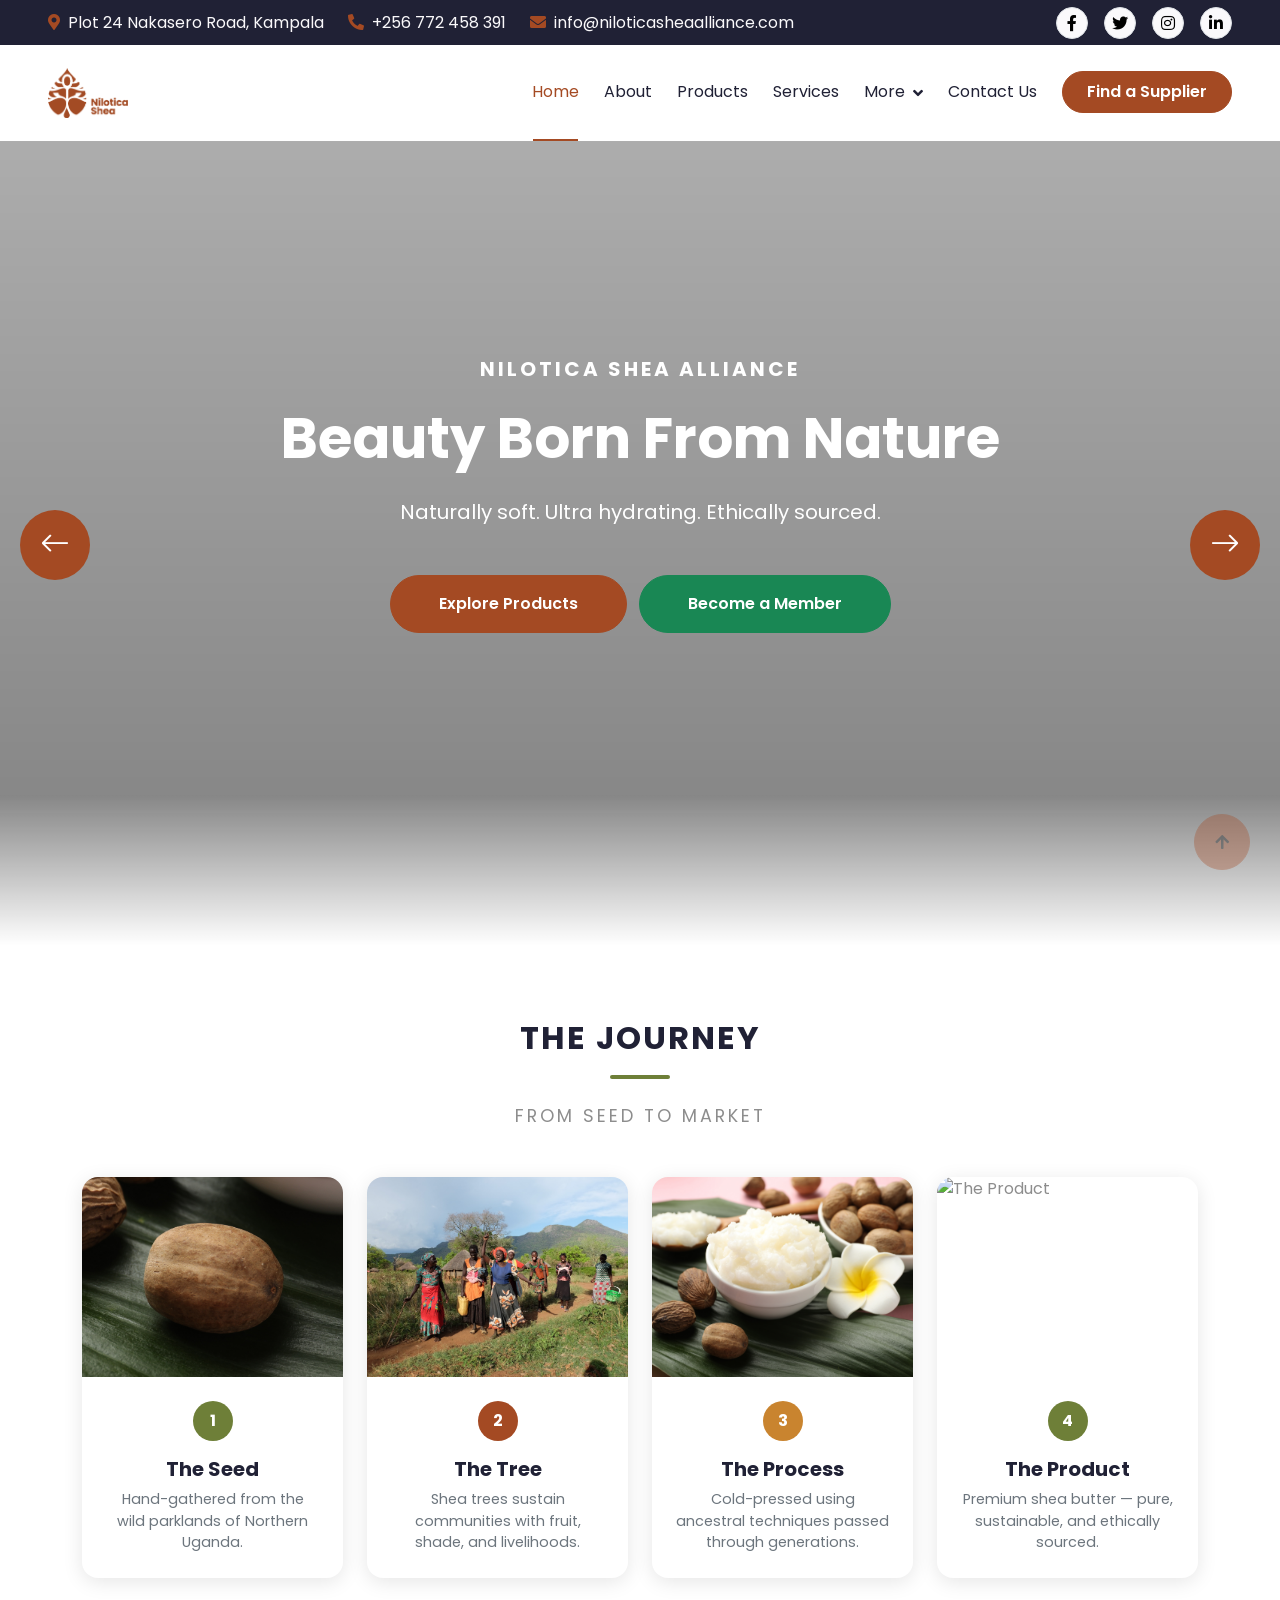
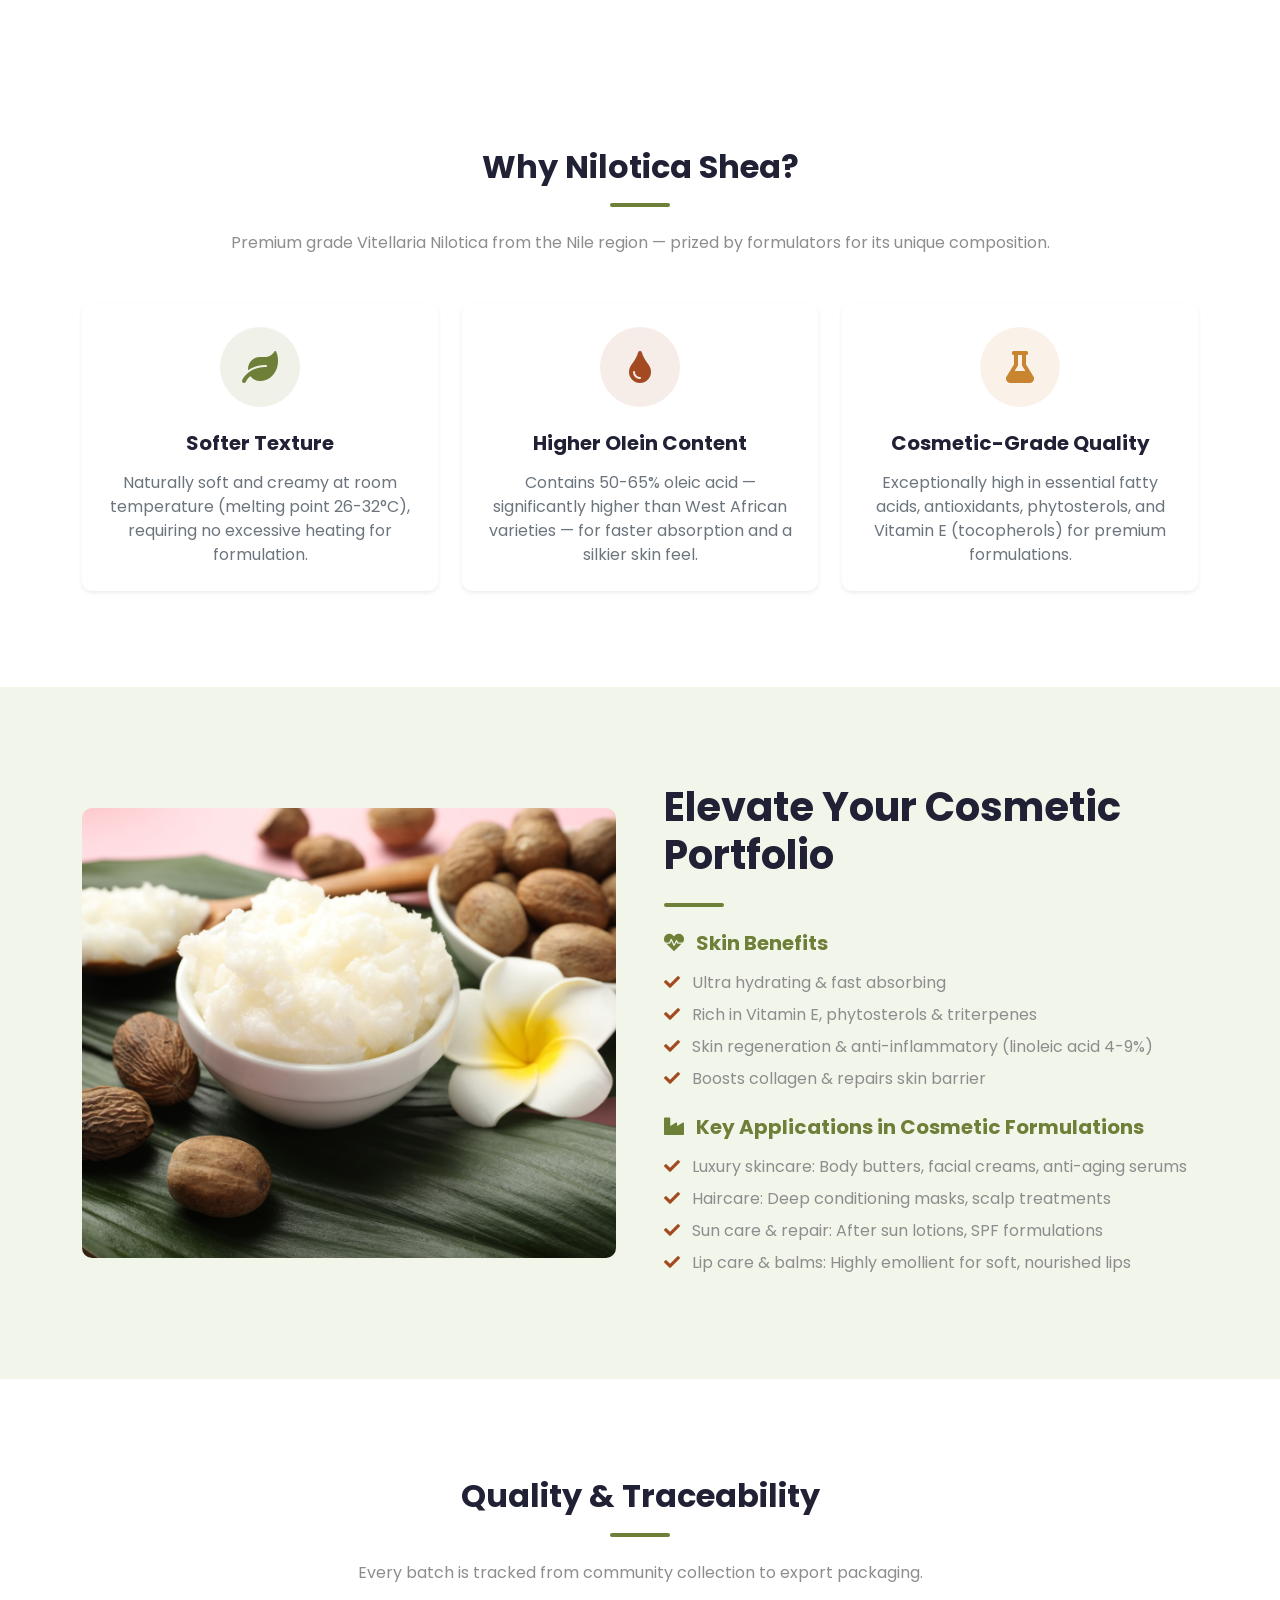
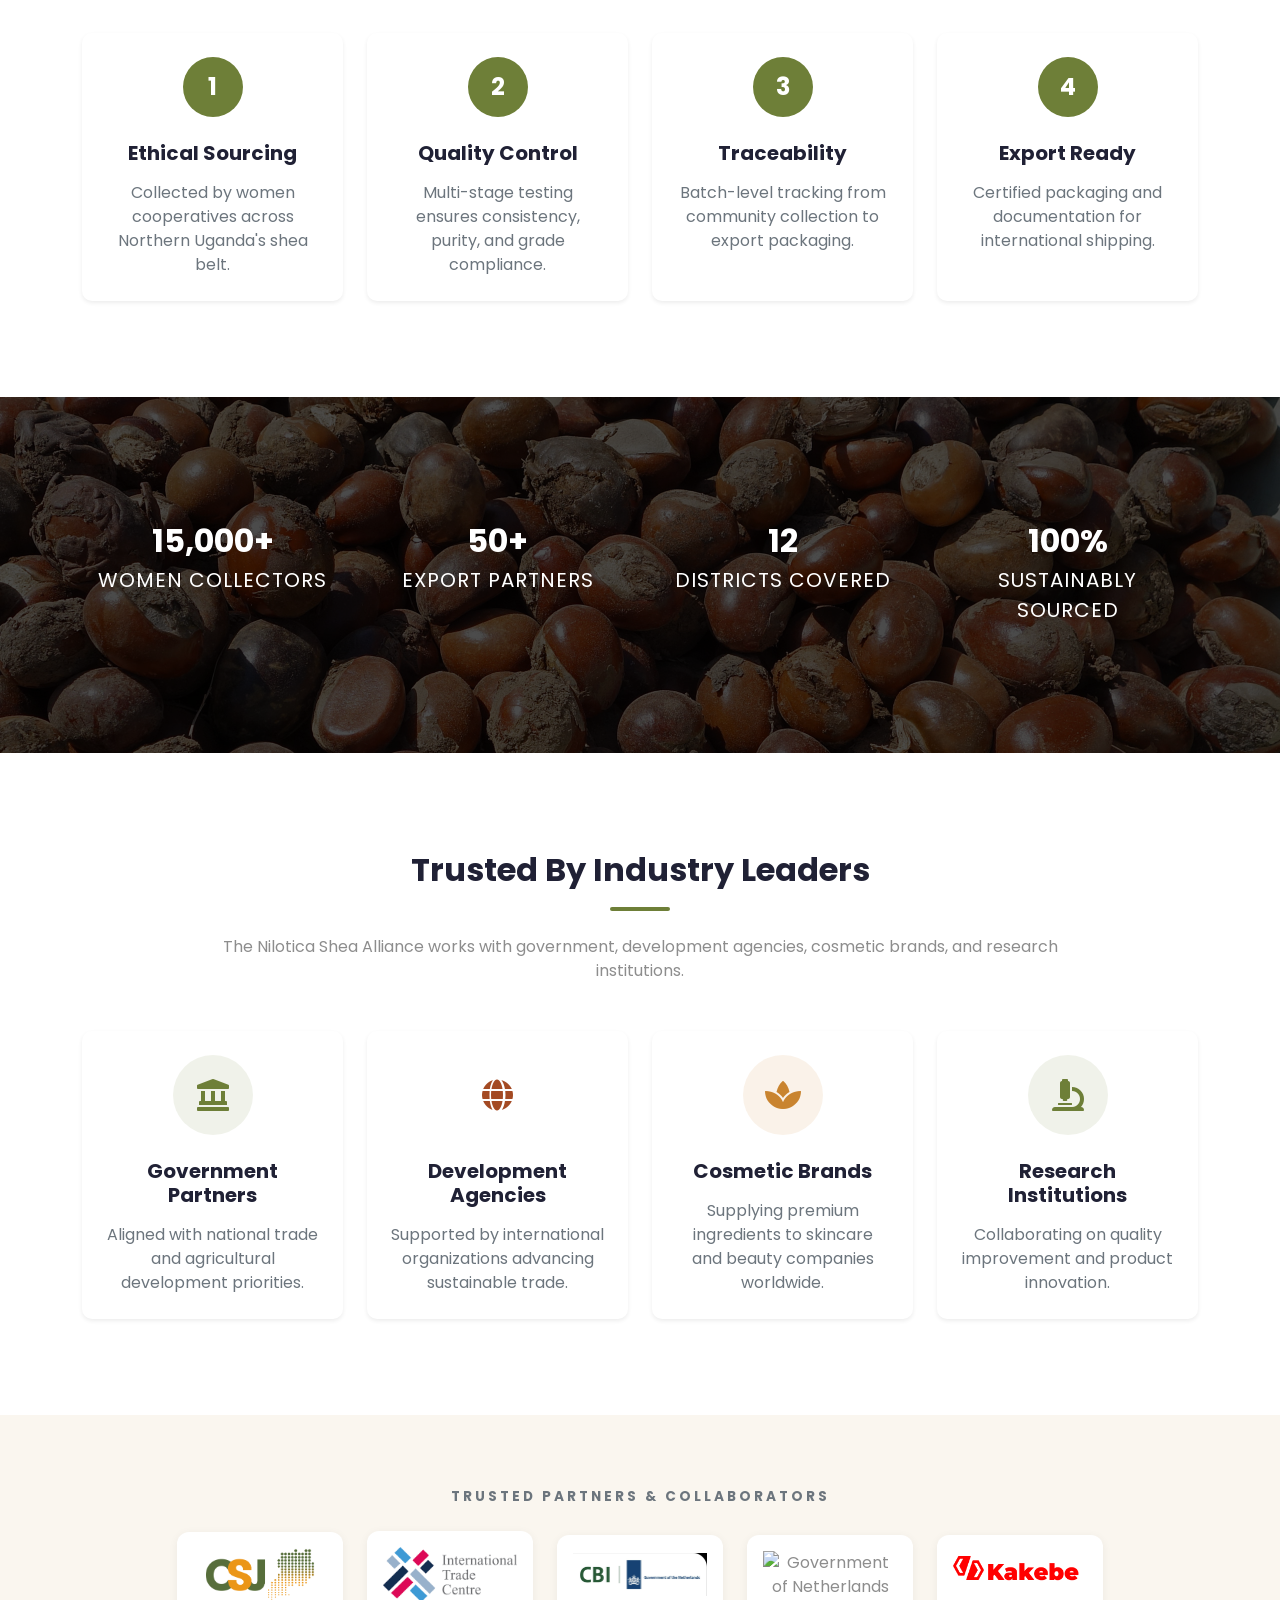
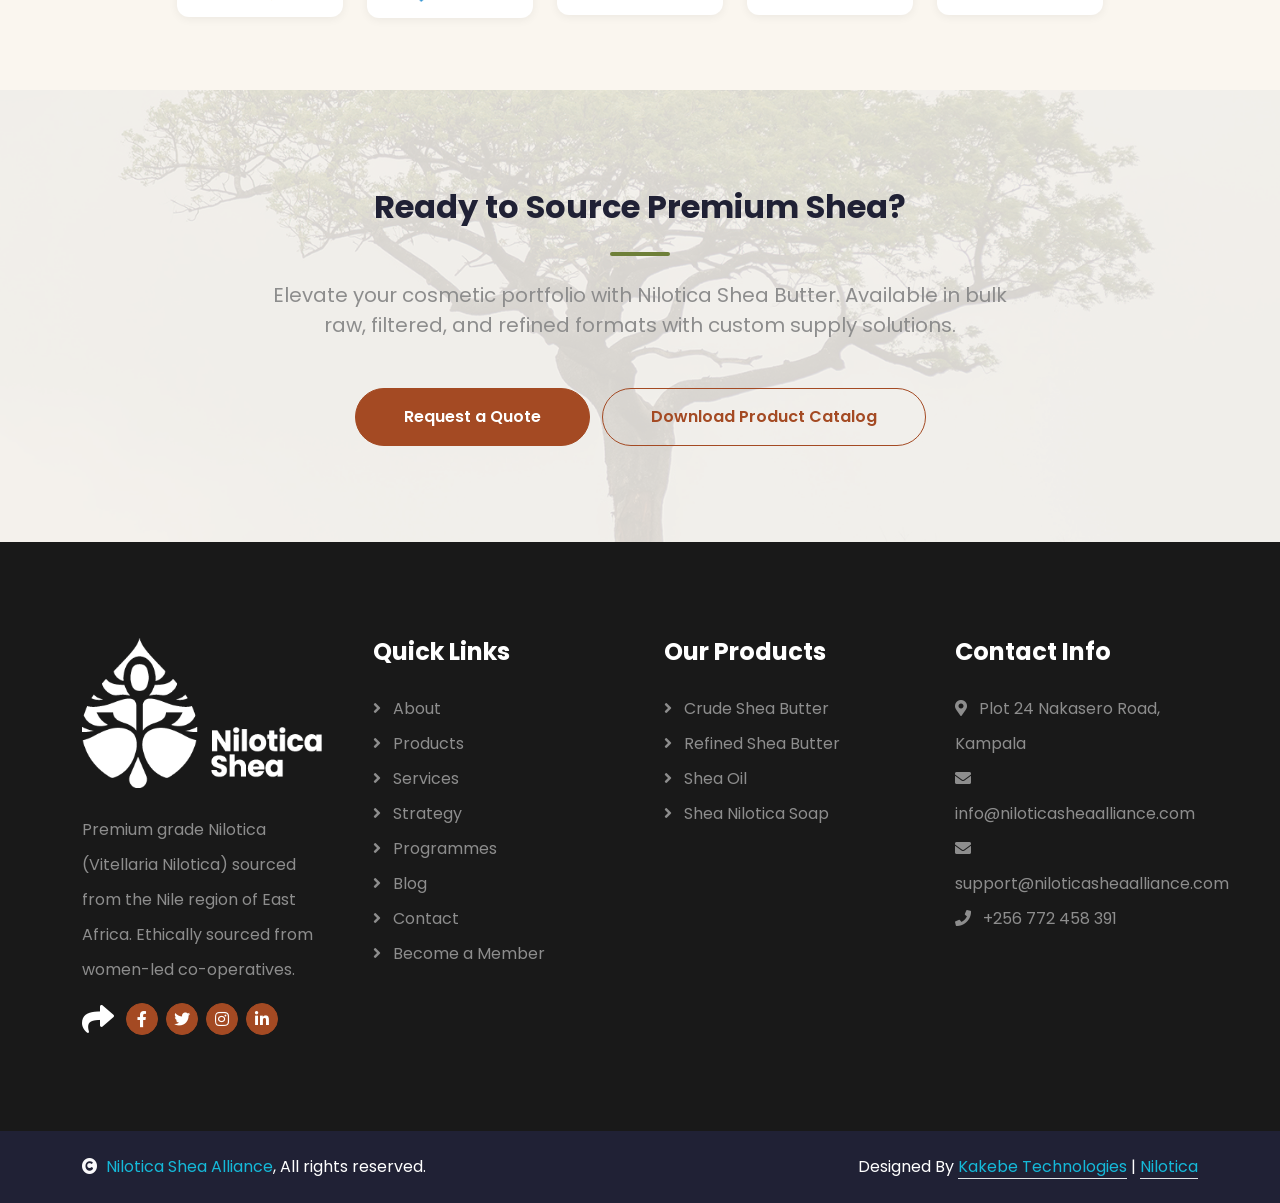
==== commit d2d4ea51: "updates on logos" ====
--- a/index.html
+++ b/index.html
@@ -174,7 +174,7 @@
                             <p class="mb-5 fs-5 animated fadeInUp delay-2">Naturally soft. Ultra hydrating. Ethically sourced.</p>
                             <div class="animated fadeInUp delay-3">
                                 <a href="products.html" class="btn btn-primary rounded-pill text-white py-3 px-5 me-2">Explore Products</a>
-                                <a href="contact.html" class="btn btn-outline-light rounded-pill py-3 px-5">Request Partnership</a>
+                                <a href="members.html" class="btn btn-success rounded-pill text-white py-3 px-5 mt-2 mt-sm-0">Become a Member</a>
                             </div>
                         </div>
                     </div>
@@ -189,7 +189,7 @@
                             <p class="mb-5 fs-5 animated fadeInUp delay-2">Sourced from Northern Uganda's shea belt communities.</p>
                             <div class="animated fadeInUp delay-3">
                                 <a href="about.html" class="btn btn-primary rounded-pill text-white py-3 px-5 me-2">Our Story</a>
-                                <a href="contact.html" class="btn btn-outline-light rounded-pill py-3 px-5">Find a Supplier</a>
+                                <a href="members.html" class="btn btn-success rounded-pill text-white py-3 px-5 mt-2 mt-sm-0">Become a Member</a>
                             </div>
                         </div>
                     </div>
@@ -204,7 +204,7 @@
                             <p class="mb-5 fs-5 animated fadeInUp delay-2">50-65% oleic acid. Superior skin absorption.</p>
                             <div class="animated fadeInUp delay-3">
                                 <a href="products.html" class="btn btn-primary rounded-pill text-white py-3 px-5 me-2">View Products</a>
-                                <a href="contact.html" class="btn btn-outline-light rounded-pill py-3 px-5">Contact Us</a>
+                                <a href="members.html" class="btn btn-success rounded-pill text-white py-3 px-5 mt-2 mt-sm-0">Become a Member</a>
                             </div>
                         </div>
                     </div>
@@ -219,7 +219,7 @@
                             <p class="mb-5 fs-5 animated fadeInUp delay-2">Rich in Vitamin E, phytosterols & essential fatty acids.</p>
                             <div class="animated fadeInUp delay-3">
                                 <a href="products.html" class="btn btn-primary rounded-pill text-white py-3 px-5 me-2">Our Products</a>
-                                <a href="about.html" class="btn btn-outline-light rounded-pill py-3 px-5">Learn More</a>
+                                <a href="members.html" class="btn btn-success rounded-pill text-white py-3 px-5 mt-2 mt-sm-0">Become a Member</a>
                             </div>
                         </div>
                     </div>
@@ -234,7 +234,7 @@
                             <p class="mb-5 fs-5 animated fadeInUp delay-2">Full traceability. Quality you can trust.</p>
                             <div class="animated fadeInUp delay-3">
                                 <a href="service.html" class="btn btn-primary rounded-pill text-white py-3 px-5 me-2">Our Quality Standards</a>
-                                <a href="contact.html" class="btn btn-outline-light rounded-pill py-3 px-5">Find a Supplier</a>
+                                <a href="members.html" class="btn btn-success rounded-pill text-white py-3 px-5 mt-2 mt-sm-0">Become a Member</a>
                             </div>
                         </div>
                     </div>
@@ -249,7 +249,7 @@
                             <p class="mb-5 fs-5 animated fadeInUp delay-2">Sourced from Northern Uganda's shea belt communities.</p>
                             <div class="animated fadeInUp delay-3">
                                 <a href="about.html" class="btn btn-primary rounded-pill text-white py-3 px-5 me-2">Learn More</a>
-                                <a href="contact.html" class="btn btn-outline-light rounded-pill py-3 px-5">Find a Supplier</a>
+                                <a href="members.html" class="btn btn-success rounded-pill text-white py-3 px-5 mt-2 mt-sm-0">Become a Member</a>
                             </div>
                         </div>
                     </div>
@@ -264,7 +264,8 @@
                             <p class="mb-5 fs-5 animated fadeInUp delay-2">Pure, natural shea for timeless beauty.</p>
                             <div class="animated fadeInUp delay-3">
                                 <a href="products.html" class="btn btn-primary rounded-pill text-white py-3 px-5 me-2">Explore Products</a>
-                                <a href="contact.html" class="btn btn-outline-light rounded-pill py-3 px-5">Contact Us</a>
+
+                                <a href="members.html" class="btn btn-success rounded-pill text-white py-3 px-5 mt-2 mt-sm-0">Become a Member</a>
                             </div>
                         </div>
                     </div>
@@ -279,7 +280,7 @@
                             <p class="mb-5 fs-5 animated fadeInUp delay-2">From Uganda to the world.</p>
                             <div class="animated fadeInUp delay-3">
                                 <a href="about.html" class="btn btn-primary rounded-pill text-white py-3 px-5 me-2">Learn More</a>
-                                <a href="contact.html" class="btn btn-outline-light rounded-pill py-3 px-5">Contact Us</a>
+                                <a href="members.html" class="btn btn-success rounded-pill text-white py-3 px-5 mt-2 mt-sm-0">Become a Member</a>
                             </div>
                         </div>
                     </div>
@@ -294,7 +295,7 @@
                             <p class="mb-5 fs-5 animated fadeInUp delay-2">Ethically sourced shea butter.</p>
                             <div class="animated fadeInUp delay-3">
                                 <a href="products.html" class="btn btn-primary rounded-pill text-white py-3 px-5 me-2">View Products</a>
-                                <a href="contact.html" class="btn btn-outline-light rounded-pill py-3 px-5">Get Quote</a>
+                                <a href="members.html" class="btn btn-success rounded-pill text-white py-3 px-5 mt-2 mt-sm-0">Become a Member</a>
                             </div>
                         </div>
                     </div>
@@ -592,22 +593,27 @@
                 <div class="row g-4 align-items-center justify-content-center wow fadeInUp" data-wow-delay="0.2s">
                     <div class="col-4 col-md-2 text-center">
                         <div class="partner-logo-item p-3">
-                            <img src="img/partners/itc.png" alt="ITC" class="img-fluid" style="max-height: 60px; filter: grayscale(100%); opacity: 0.8;">
+                            <img src="img/partners/csj.gif" alt="CSJ" class="img-fluid" style="max-height: 60px;">
                         </div>
                     </div>
                     <div class="col-4 col-md-2 text-center">
                         <div class="partner-logo-item p-3">
-                            <img src="img/partners/cbi logo.png" alt="CBI" class="img-fluid" style="max-height: 60px; filter: grayscale(100%); opacity: 0.8;">
+                            <img src="img/partners/itc.png" alt="ITC" class="img-fluid" style="max-height: 60px;">
                         </div>
                     </div>
                     <div class="col-4 col-md-2 text-center">
                         <div class="partner-logo-item p-3">
-                            <img src="img/partners/kakebe.png" alt="Kakebe" class="img-fluid" style="max-height: 60px; filter: grayscale(100%); opacity: 0.8;">
+                            <img src="img/partners/cbi-netherland.jpeg" alt="CBI Netherlands" class="img-fluid" style="max-height: 60px;">
                         </div>
                     </div>
                     <div class="col-4 col-md-2 text-center">
                         <div class="partner-logo-item p-3">
-                            <img src="img/partners/GREEN.webp" alt="GREEN" class="img-fluid" style="max-height: 60px; filter: grayscale(100%); opacity: 0.8;">
+                            <img src="img/partners/govermentofnetherland.png" alt="Government of Netherlands" class="img-fluid" style="max-height: 60px;">
+                        </div>
+                    </div>
+                    <div class="col-4 col-md-2 text-center">
+                        <div class="partner-logo-item p-3">
+                            <img src="img/partners/kakebe.png" alt="Kakebe" class="img-fluid" style="max-height: 60px;">
                         </div>
                     </div>
                 </div>
--- a/css/style.css
+++ b/css/style.css
@@ -2137,13 +2137,13 @@
 
 .partner-logo-item img {
     max-width: 100%;
-    filter: grayscale(100%);
-    opacity: 0.8;
+    filter: none;
+    opacity: 1;
     transition: all 0.3s ease;
 }
 
 .partner-logo-item:hover img {
-    filter: grayscale(0%);
+    filter: none;
     opacity: 1;
 }
 
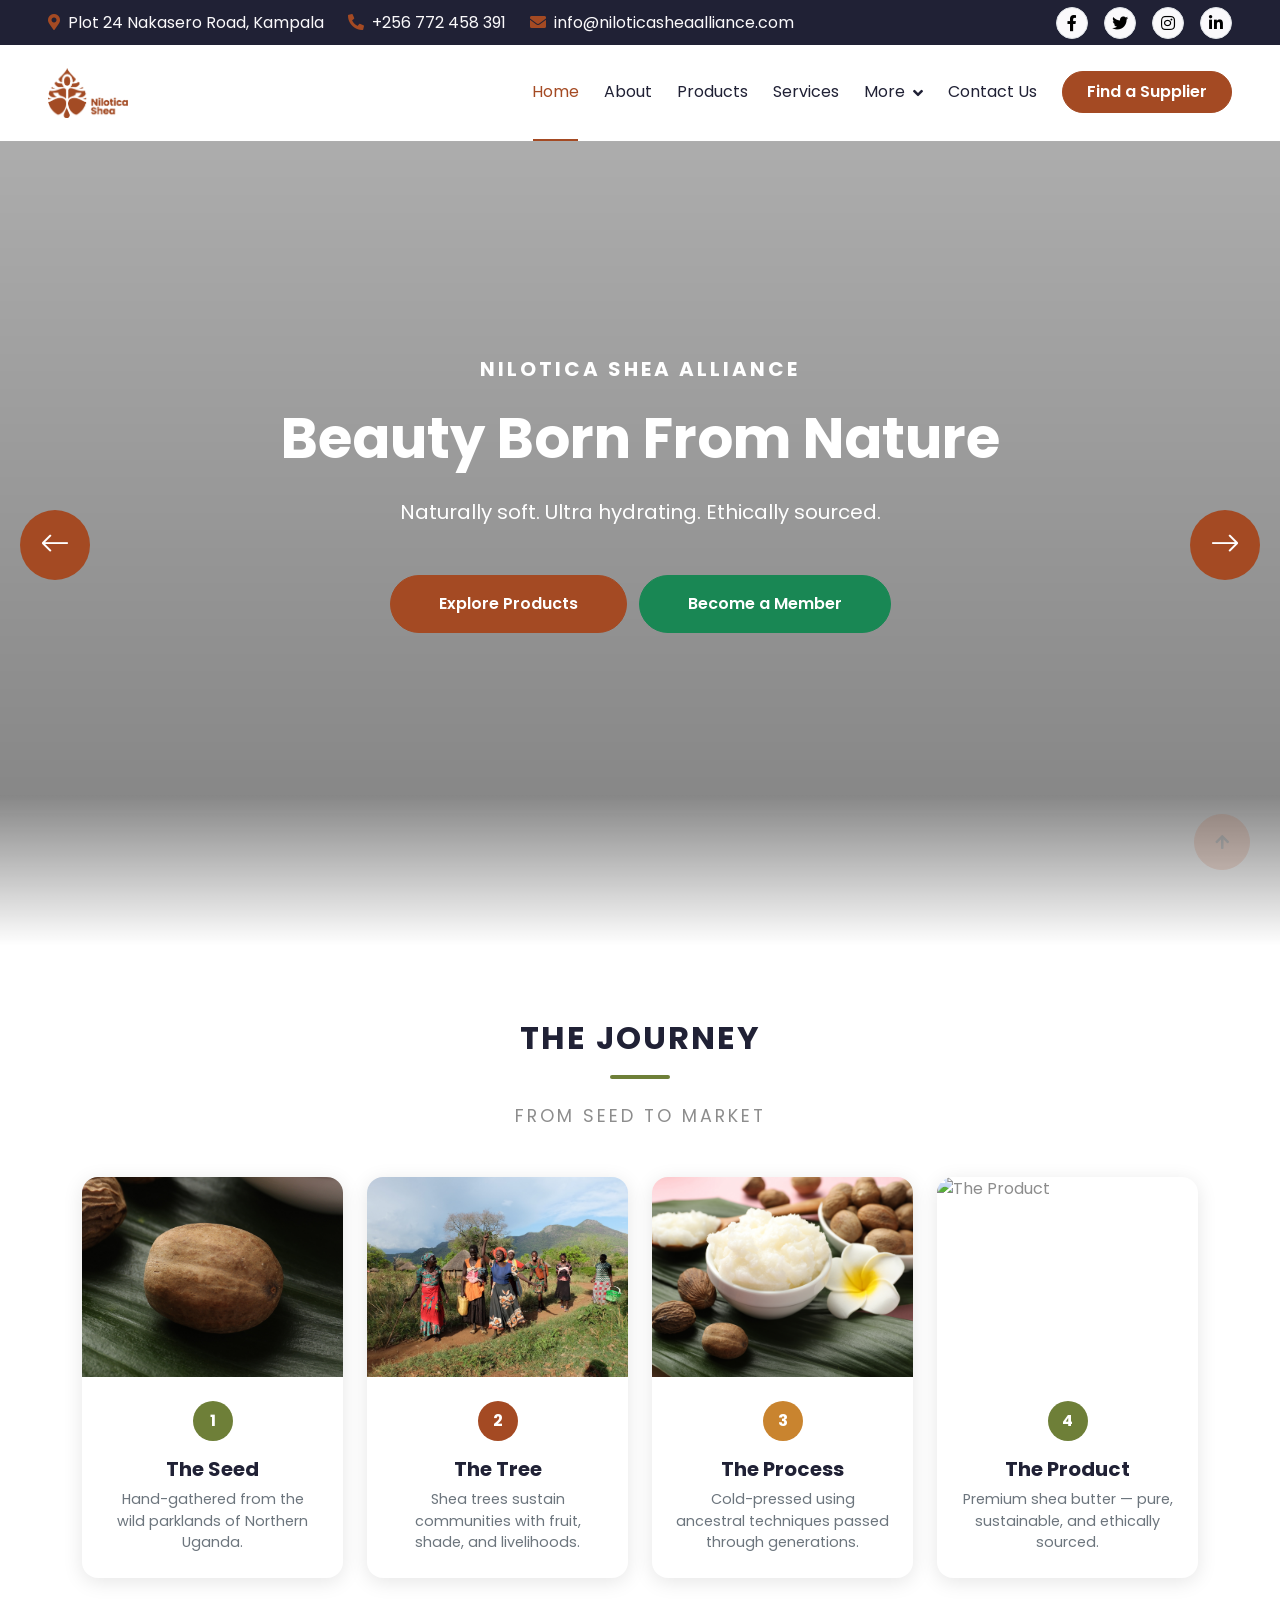
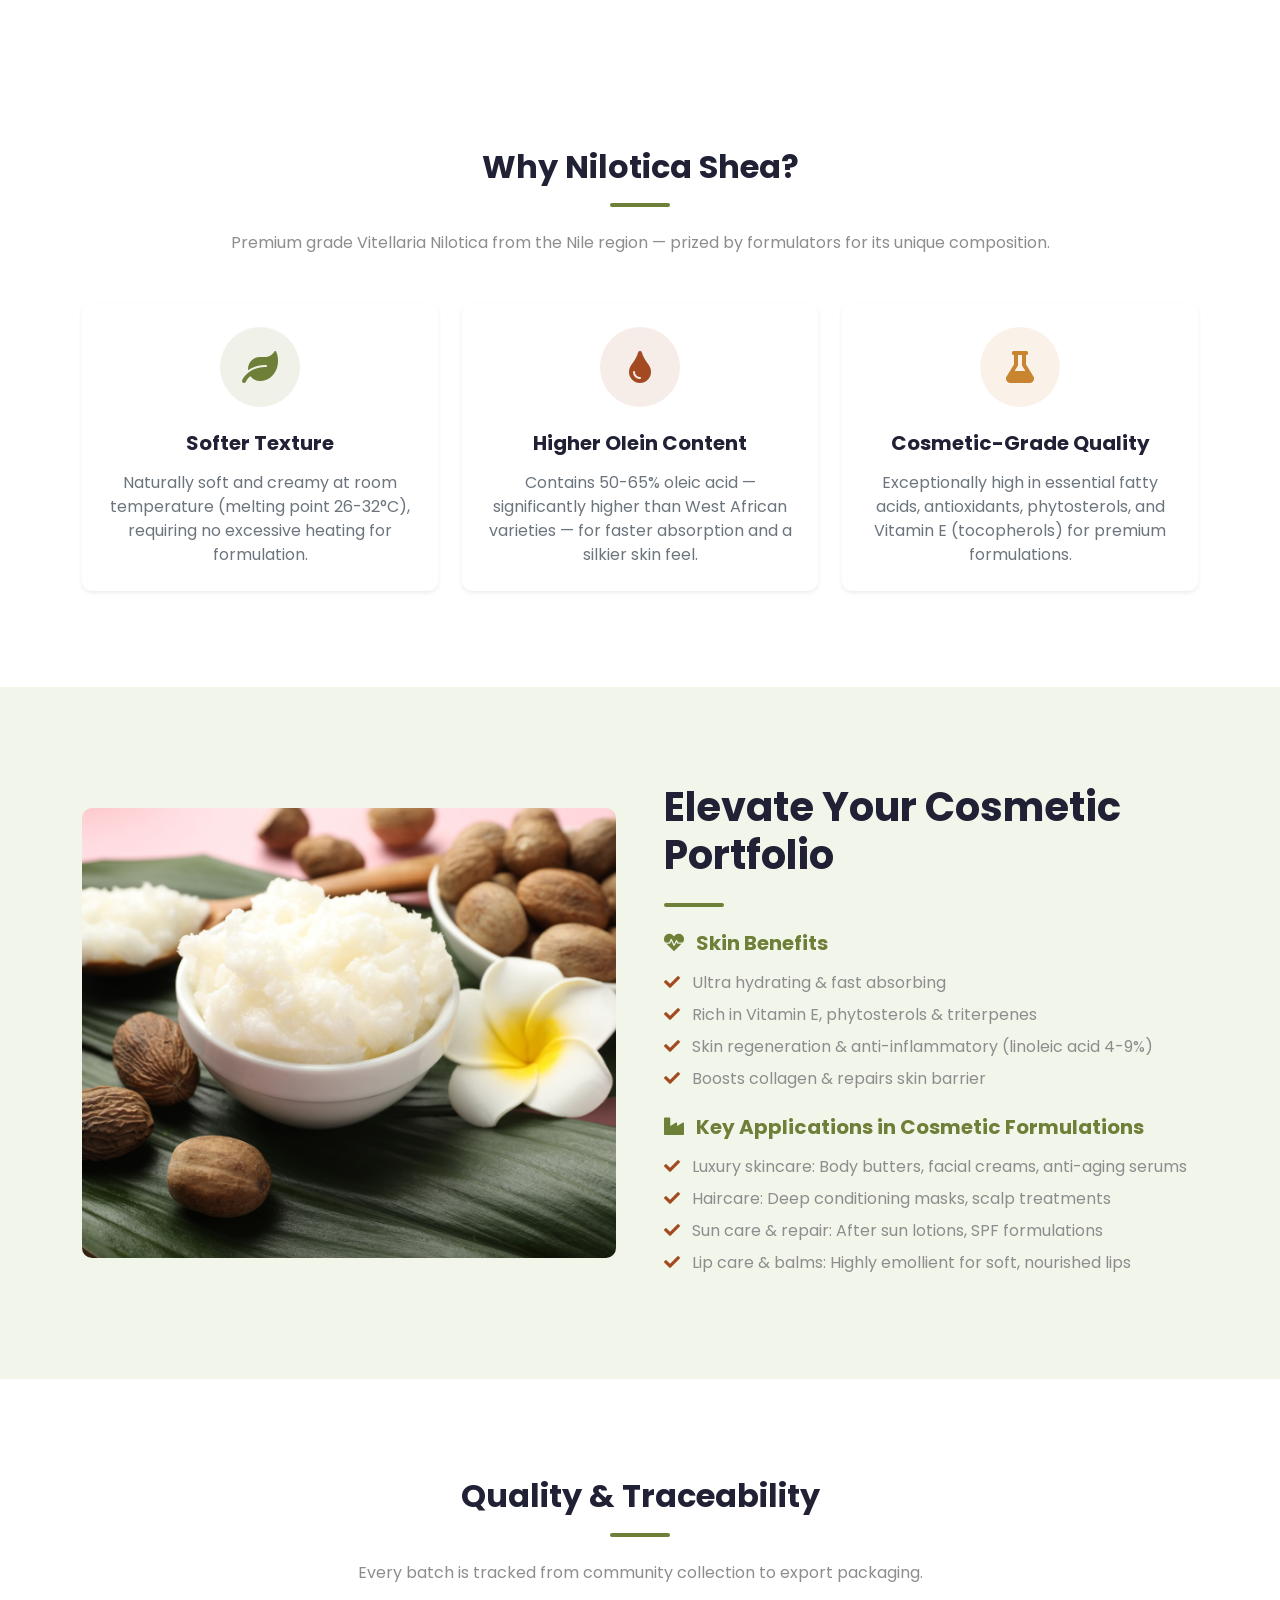
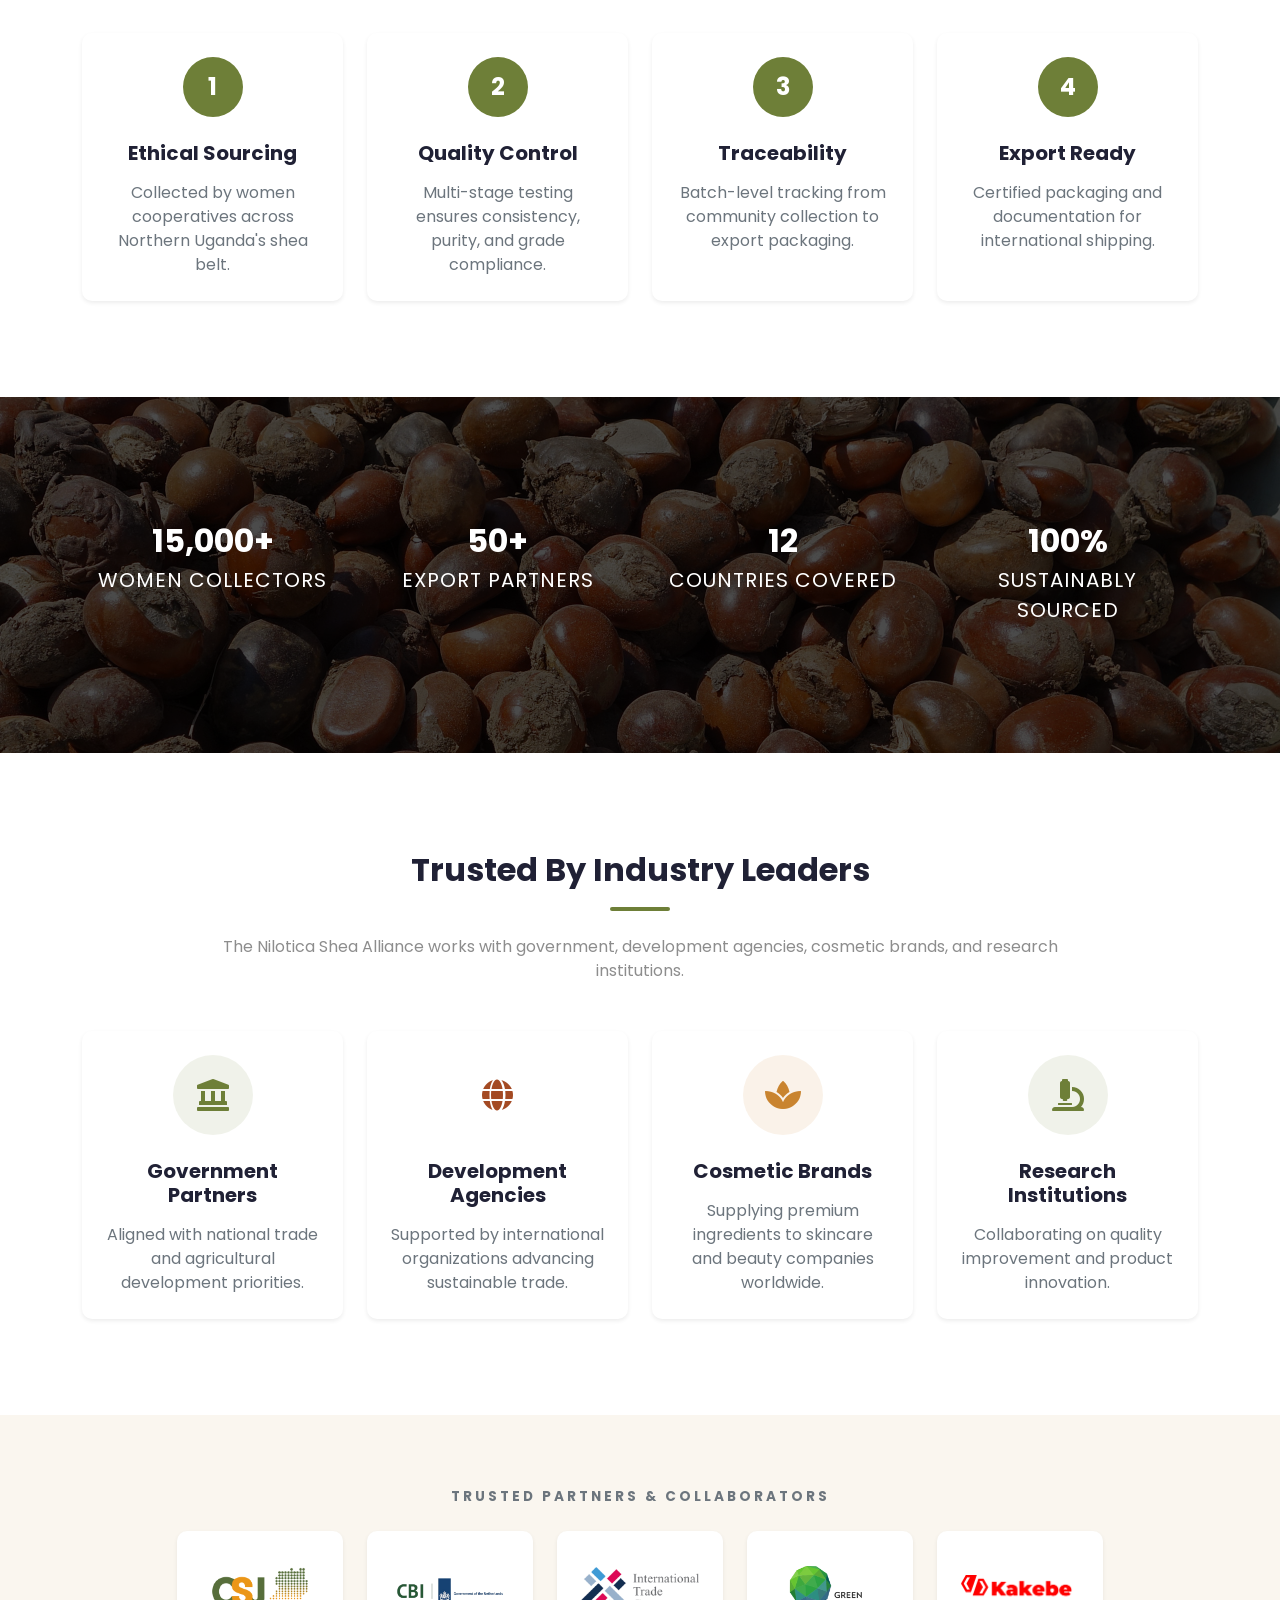
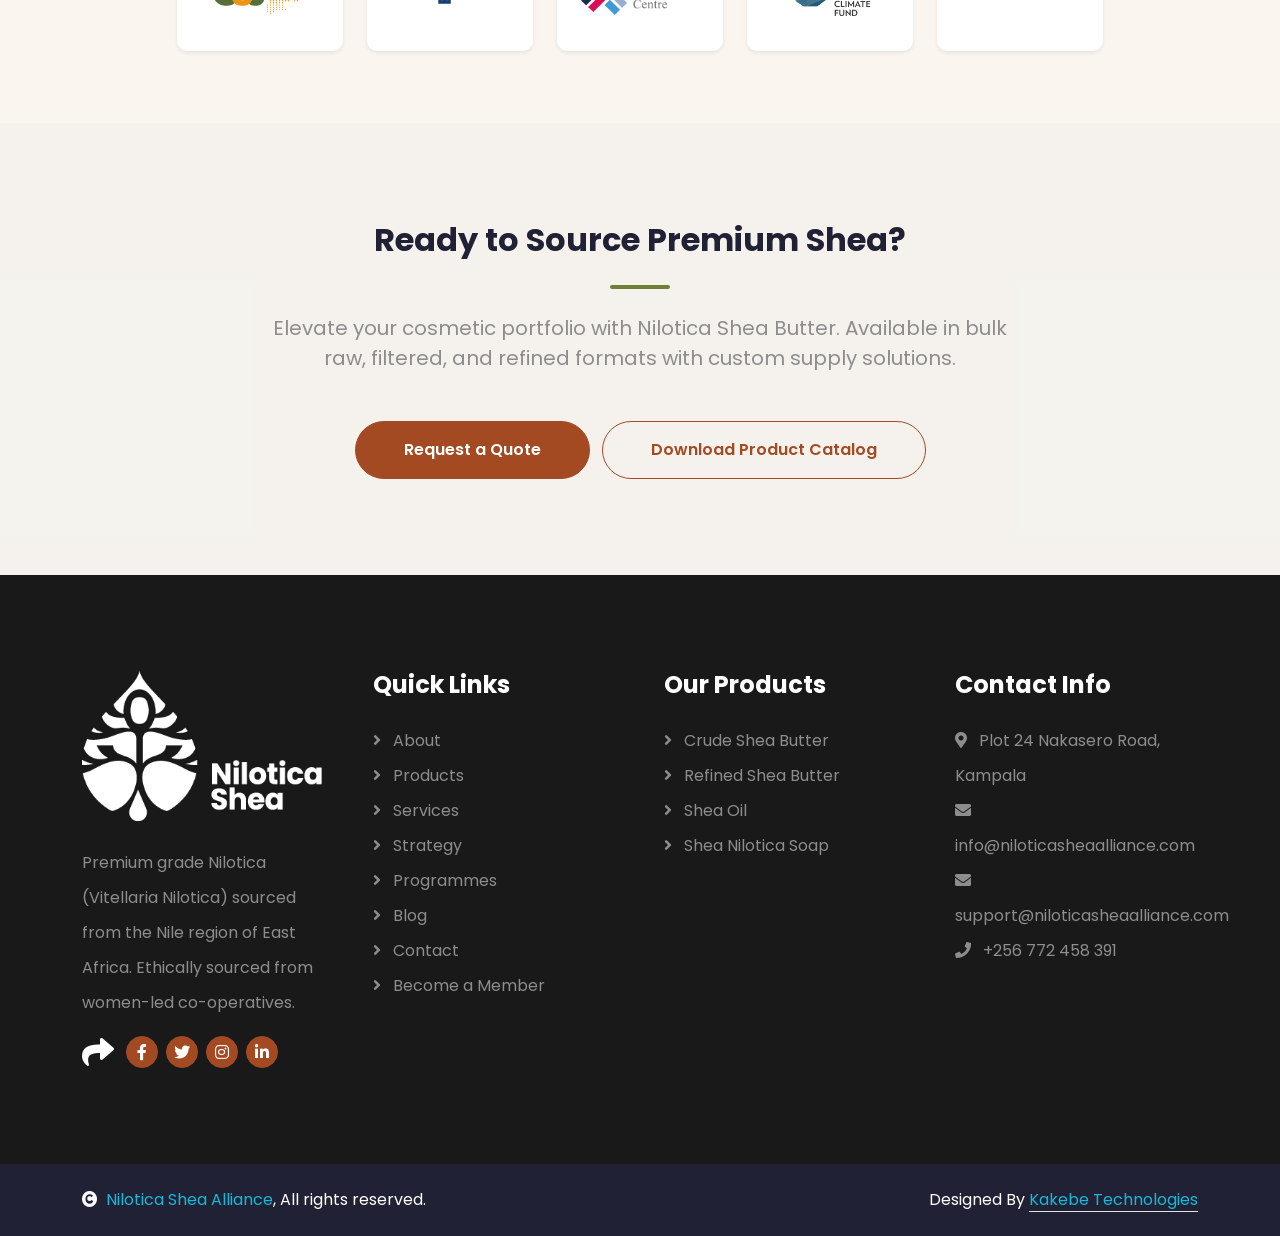
==== commit 7916afe0: "remove trees" ====
--- a/index.html
+++ b/index.html
@@ -514,7 +514,7 @@
                     <div class="col-md-6 col-lg-3 wow fadeInUp" data-wow-delay="0.5s">
                         <div class="stat-item">
                             <h1 class="stat-number display-4 fw-bold text-white mb-2">12</h1>
-                            <p class="stat-label fs-5 text-white mb-0">Districts Covered</p>
+                            <p class="stat-label fs-5 text-white mb-0">Countries Covered</p>
                         </div>
                     </div>
                     <div class="col-md-6 col-lg-3 wow fadeInUp" data-wow-delay="0.7s">
@@ -591,30 +591,40 @@
                     <p class="text-uppercase fw-bold text-muted mb-0" style="letter-spacing: 3px; font-size: 0.85rem;">Trusted Partners & Collaborators</p>
                 </div>
                 <div class="row g-4 align-items-center justify-content-center wow fadeInUp" data-wow-delay="0.2s">
-                    <div class="col-4 col-md-2 text-center">
-                        <div class="partner-logo-item p-3">
-                            <img src="img/partners/csj.gif" alt="CSJ" class="img-fluid" style="max-height: 60px;">
-                        </div>
-                    </div>
-                    <div class="col-4 col-md-2 text-center">
-                        <div class="partner-logo-item p-3">
-                            <img src="img/partners/itc.png" alt="ITC" class="img-fluid" style="max-height: 60px;">
-                        </div>
-                    </div>
-                    <div class="col-4 col-md-2 text-center">
-                        <div class="partner-logo-item p-3">
-                            <img src="img/partners/cbi-netherland.jpeg" alt="CBI Netherlands" class="img-fluid" style="max-height: 60px;">
-                        </div>
-                    </div>
-                    <div class="col-4 col-md-2 text-center">
-                        <div class="partner-logo-item p-3">
-                            <img src="img/partners/govermentofnetherland.png" alt="Government of Netherlands" class="img-fluid" style="max-height: 60px;">
-                        </div>
-                    </div>
-                    <div class="col-4 col-md-2 text-center">
-                        <div class="partner-logo-item p-3">
-                            <img src="img/partners/kakebe.png" alt="Kakebe" class="img-fluid" style="max-height: 60px;">
-                        </div>
+                    <div class="col-6 col-sm-4 col-md-2 text-center">
+                        <a href="https://csj.go.ug" target="_blank" rel="noopener noreferrer" class="d-block">
+                            <div class="partner-logo-item bg-white rounded shadow-sm p-4 d-flex align-items-center justify-content-center" style="min-height: 120px;">
+                                <img src="img/partners/csj.gif" alt="CSJ" class="img-fluid" style="max-height: 60px;">
+                            </div>
+                        </a>
+                    </div>
+                    <div class="col-6 col-sm-4 col-md-2 text-center">
+                        <a href="https://www.cbi.eu" target="_blank" rel="noopener noreferrer" class="d-block">
+                            <div class="partner-logo-item bg-white rounded shadow-sm p-4 d-flex align-items-center justify-content-center" style="min-height: 120px;">
+                                <img src="img/partners/cbi-netherland.png" alt="CBI Netherlands" class="img-fluid" style="max-height: 60px;">
+                            </div>
+                        </a>
+                    </div>
+                    <div class="col-6 col-sm-4 col-md-2 text-center">
+                        <a href="https://www.intracen.org" target="_blank" rel="noopener noreferrer" class="d-block">
+                            <div class="partner-logo-item bg-white rounded shadow-sm p-4 d-flex align-items-center justify-content-center" style="min-height: 120px;">
+                                <img src="img/partners/itc.png" alt="ITC" class="img-fluid" style="max-height: 60px;">
+                            </div>
+                        </a>
+                    </div>
+                    <div class="col-6 col-sm-4 col-md-2 text-center">
+                        <a href="https://www.greenclimate.fund" target="_blank" rel="noopener noreferrer" class="d-block">
+                            <div class="partner-logo-item bg-white rounded shadow-sm p-4 d-flex align-items-center justify-content-center" style="min-height: 120px;">
+                                <img src="img/partners/GREEN.webp" alt="Green Climate Fund" class="img-fluid" style="max-height: 60px;">
+                            </div>
+                        </a>
+                    </div>
+                    <div class="col-6 col-sm-4 col-md-2 text-center">
+                        <a href="https://kakebe.tech" target="_blank" rel="noopener noreferrer" class="d-block">
+                            <div class="partner-logo-item bg-white rounded shadow-sm p-4 d-flex align-items-center justify-content-center" style="min-height: 120px;">
+                                <img src="img/partners/kakebe.png" alt="Kakebe" class="img-fluid" style="max-height: 60px;">
+                            </div>
+                        </a>
                     </div>
                 </div>
             </div>
@@ -622,7 +632,7 @@
         <!-- Partners Section Visual End -->
 
         <!-- CTA / Inquiry Section Start -->
-        <div class="container-fluid py-5 section-nature-bg fade-in-section" style="background-image: url('img/nilo/shea-tree-landscape.jpg');">
+        <div class="container-fluid py-5 section-nature-bg fade-in-section" style="background-image: url('img/nilo/shea-tree-canopy.jpg');">
             <div class="container py-5">
                 <div class="row justify-content-center">
                     <div class="col-lg-8 text-center wow fadeInUp" data-wow-delay="0.2s">
@@ -703,7 +713,7 @@
                         <span class="text-white"><a href="#"><i class="fas fa-copyright text-light me-2"></i>Nilotica Shea Alliance</a>, All rights reserved.</span>
                     </div>
                     <div class="col-md-6 text-center text-md-end text-white">
-                        Designed By <a class="border-bottom" href="https://kakebe.tech">Kakebe Technologies</a> | <a class="border-bottom" href="#">Nilotica</a>
+                        Designed By <a class="border-bottom" href="https://kakebe.tech">Kakebe Technologies</a>
                     </div>
                 </div>
             </div>
--- a/css/style.css
+++ b/css/style.css
@@ -638,7 +638,7 @@
 
 /*** Single Page Hero Header Start ***/
 .bg-breadcrumb {
-    background: linear-gradient(rgba(0, 0, 0, 0.5), rgba(0, 0, 0, 0.5)), url("../img/nilo/shea-tree-landscape.jpg");
+    background: linear-gradient(rgba(0, 0, 0, 0.5), rgba(0, 0, 0, 0.5)), url("../img/nilo/shea-tree-canopy.jpg");
     background-position: center center;
     background-repeat: no-repeat;
     background-size: cover;
@@ -1765,7 +1765,7 @@
 
 /* Brand colored breadcrumb header */
 .bg-breadcrumb {
-    background: linear-gradient(rgba(164, 74, 35, 0.85), rgba(110, 127, 56, 0.7)), url("../img/nilo/shea-tree-landscape.jpg");
+    background: linear-gradient(rgba(164, 74, 35, 0.85), rgba(110, 127, 56, 0.7)), url("../img/nilo/shea-tree-canopy.jpg");
     background-position: center center;
     background-repeat: no-repeat;
     background-size: cover;
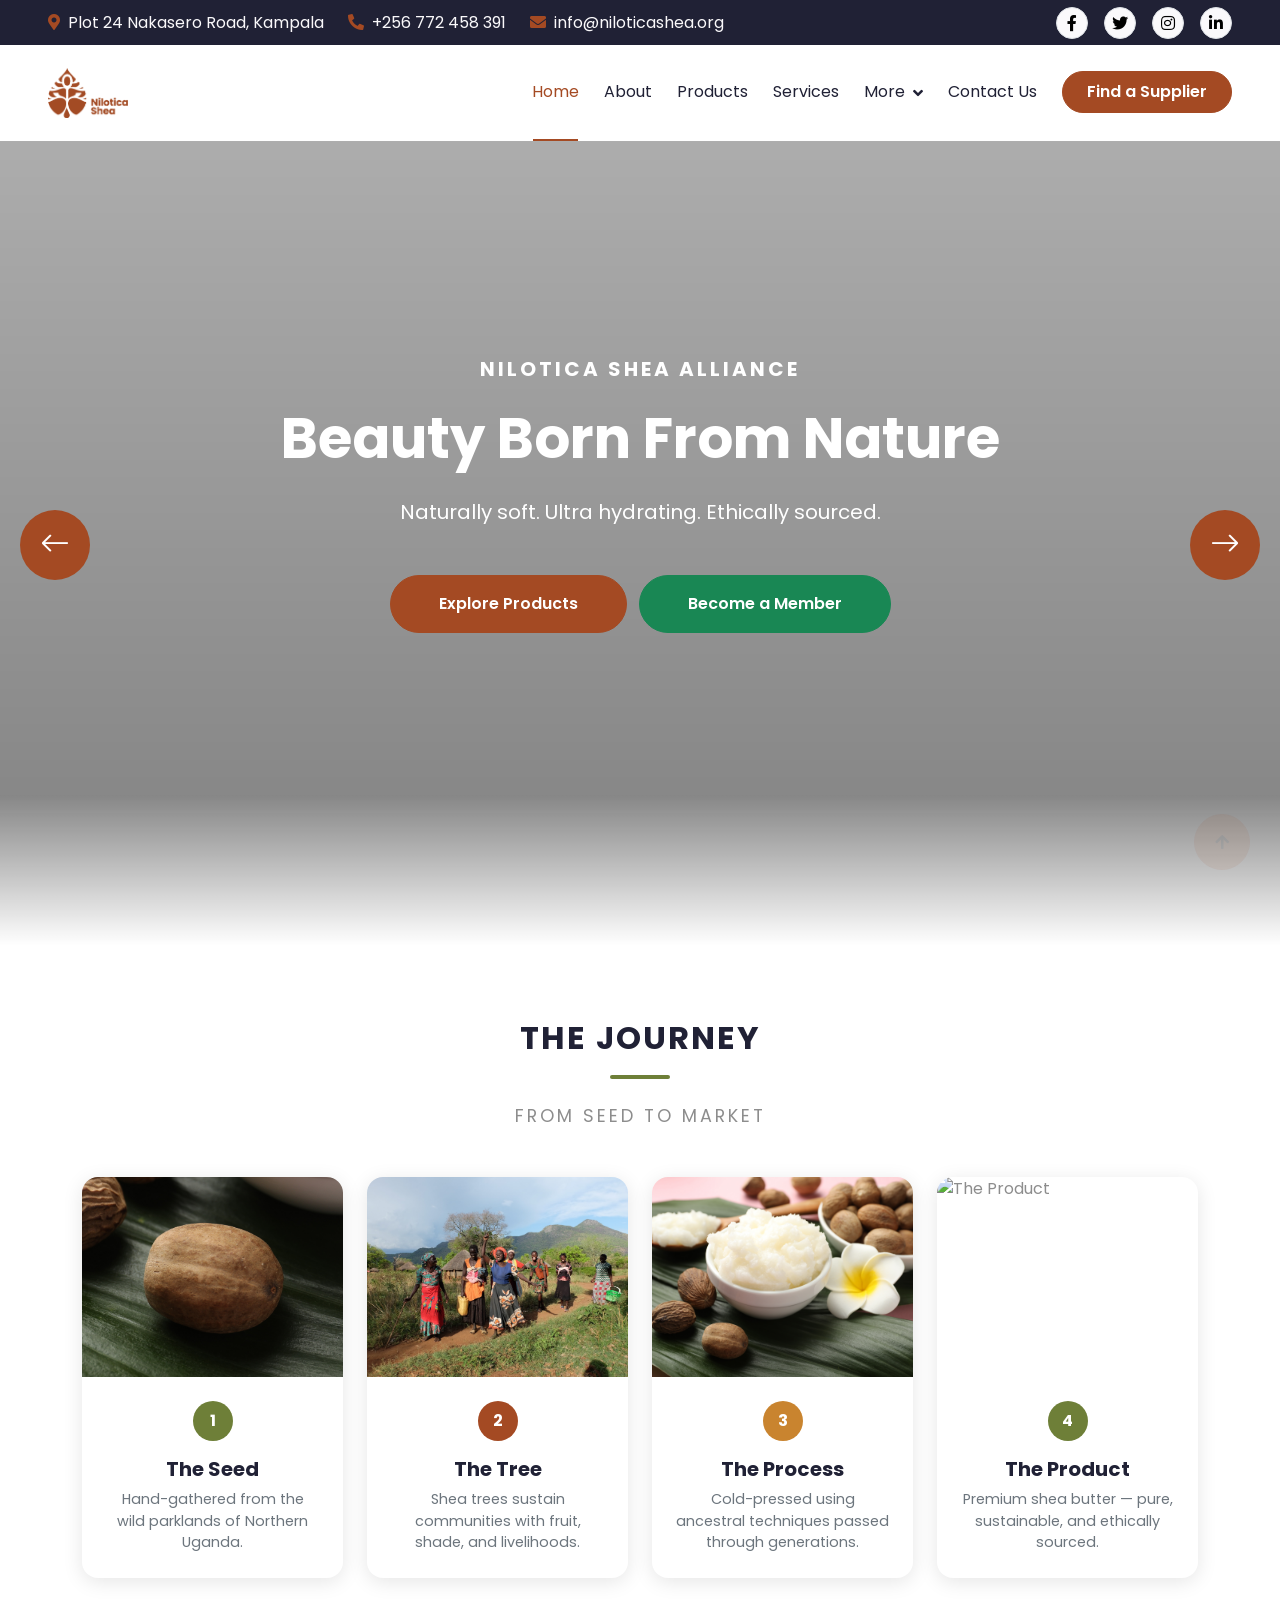
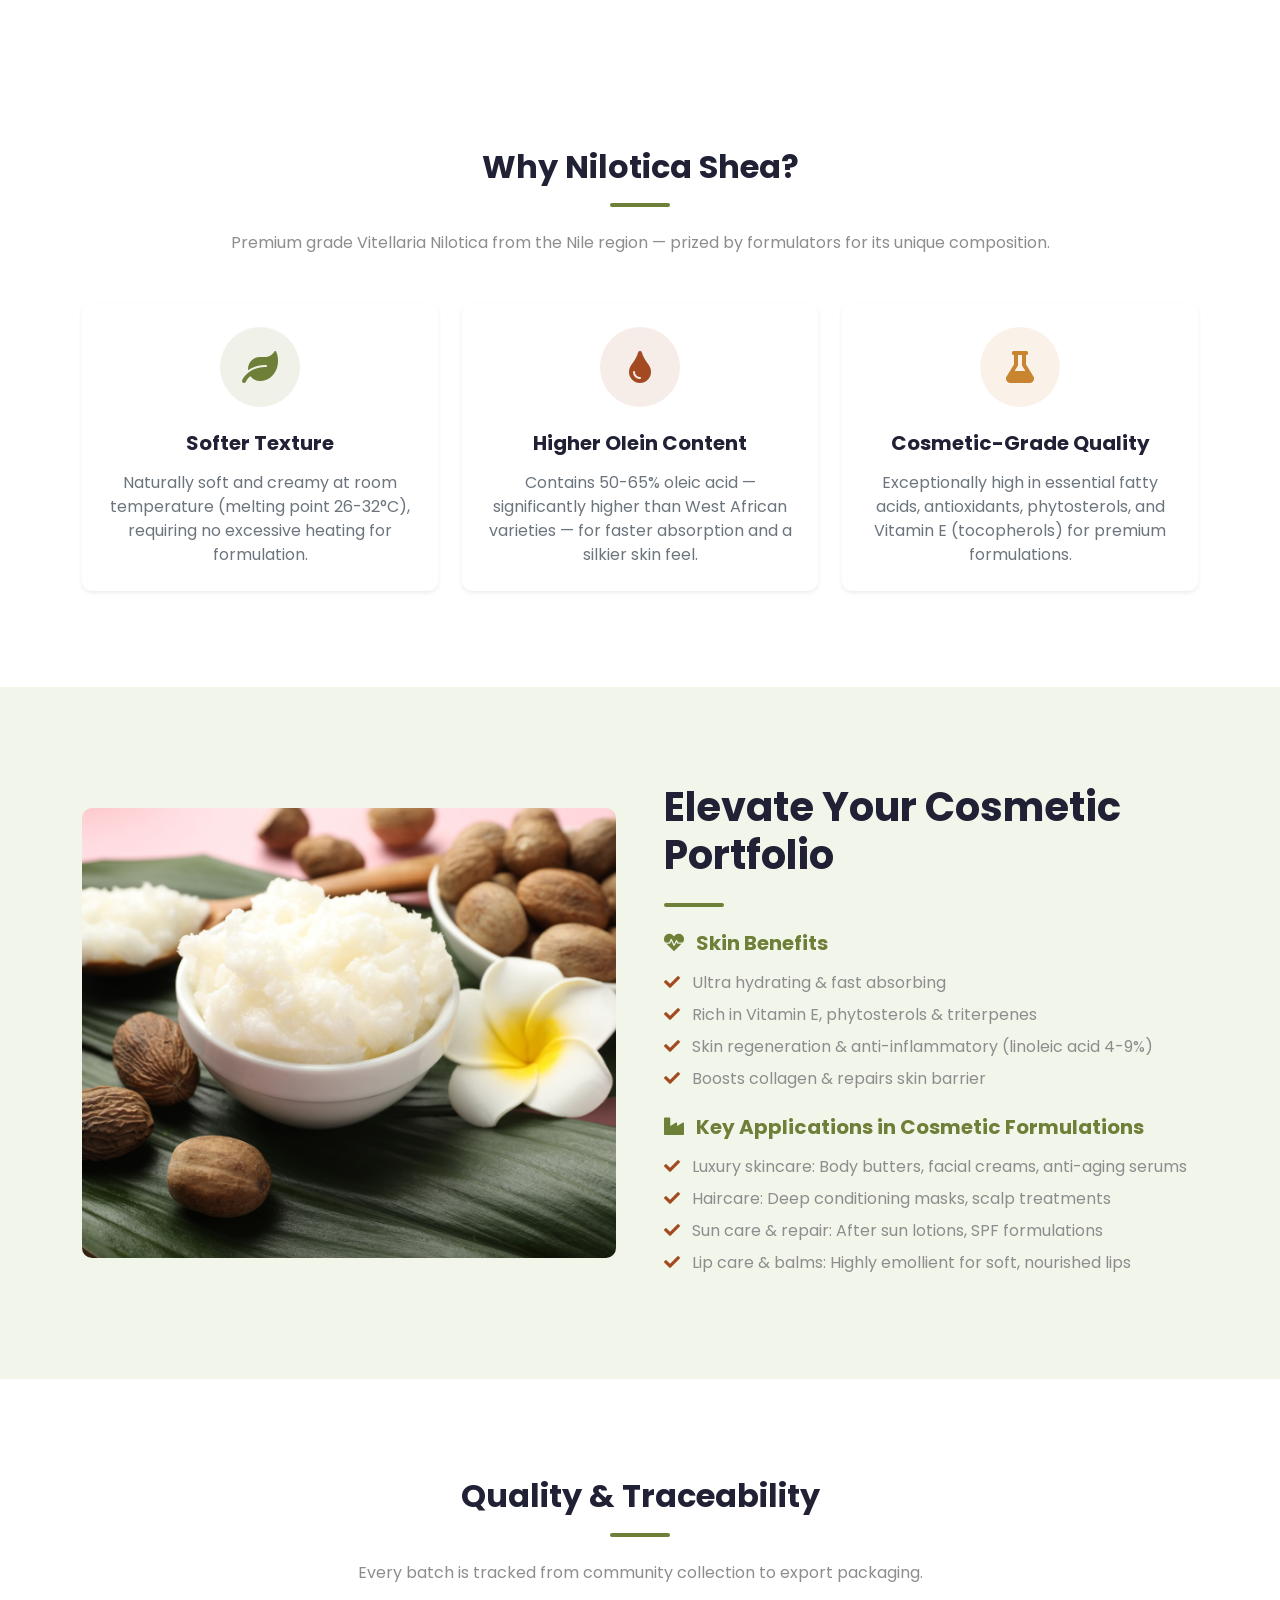
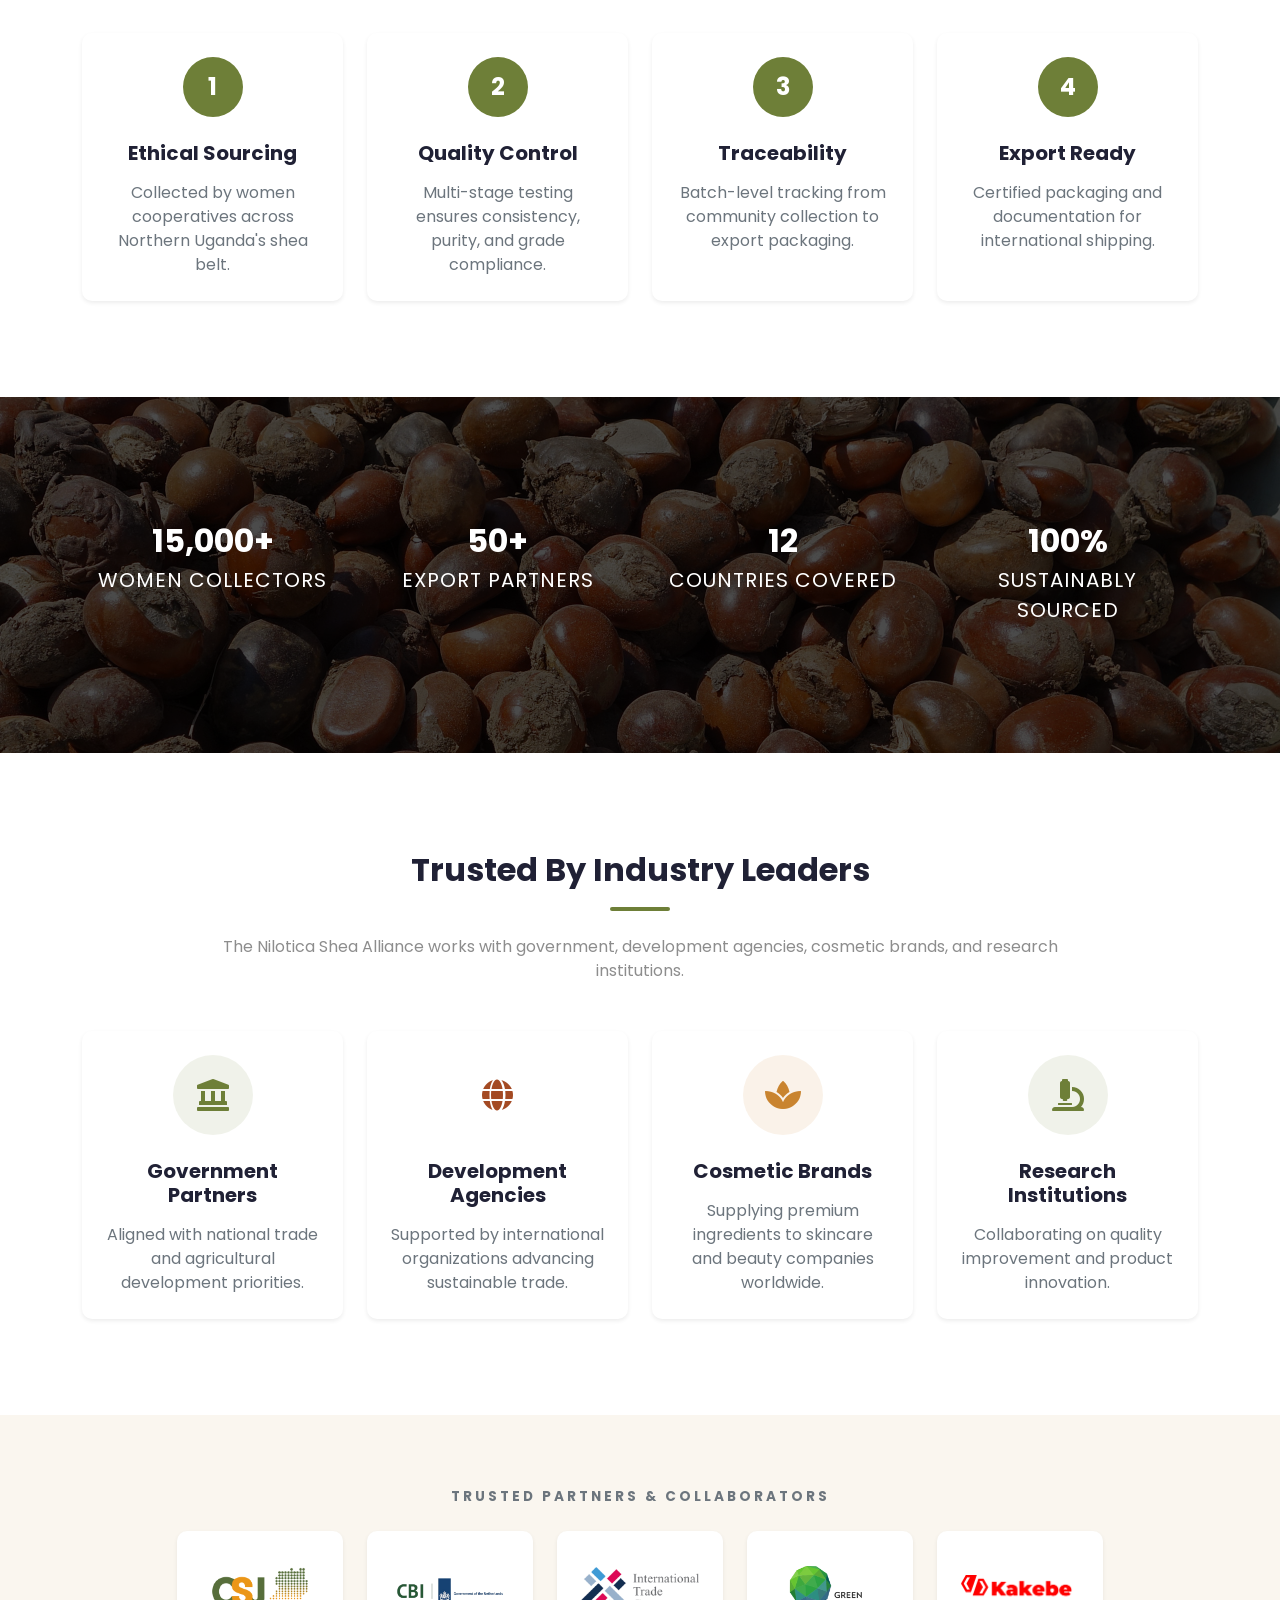
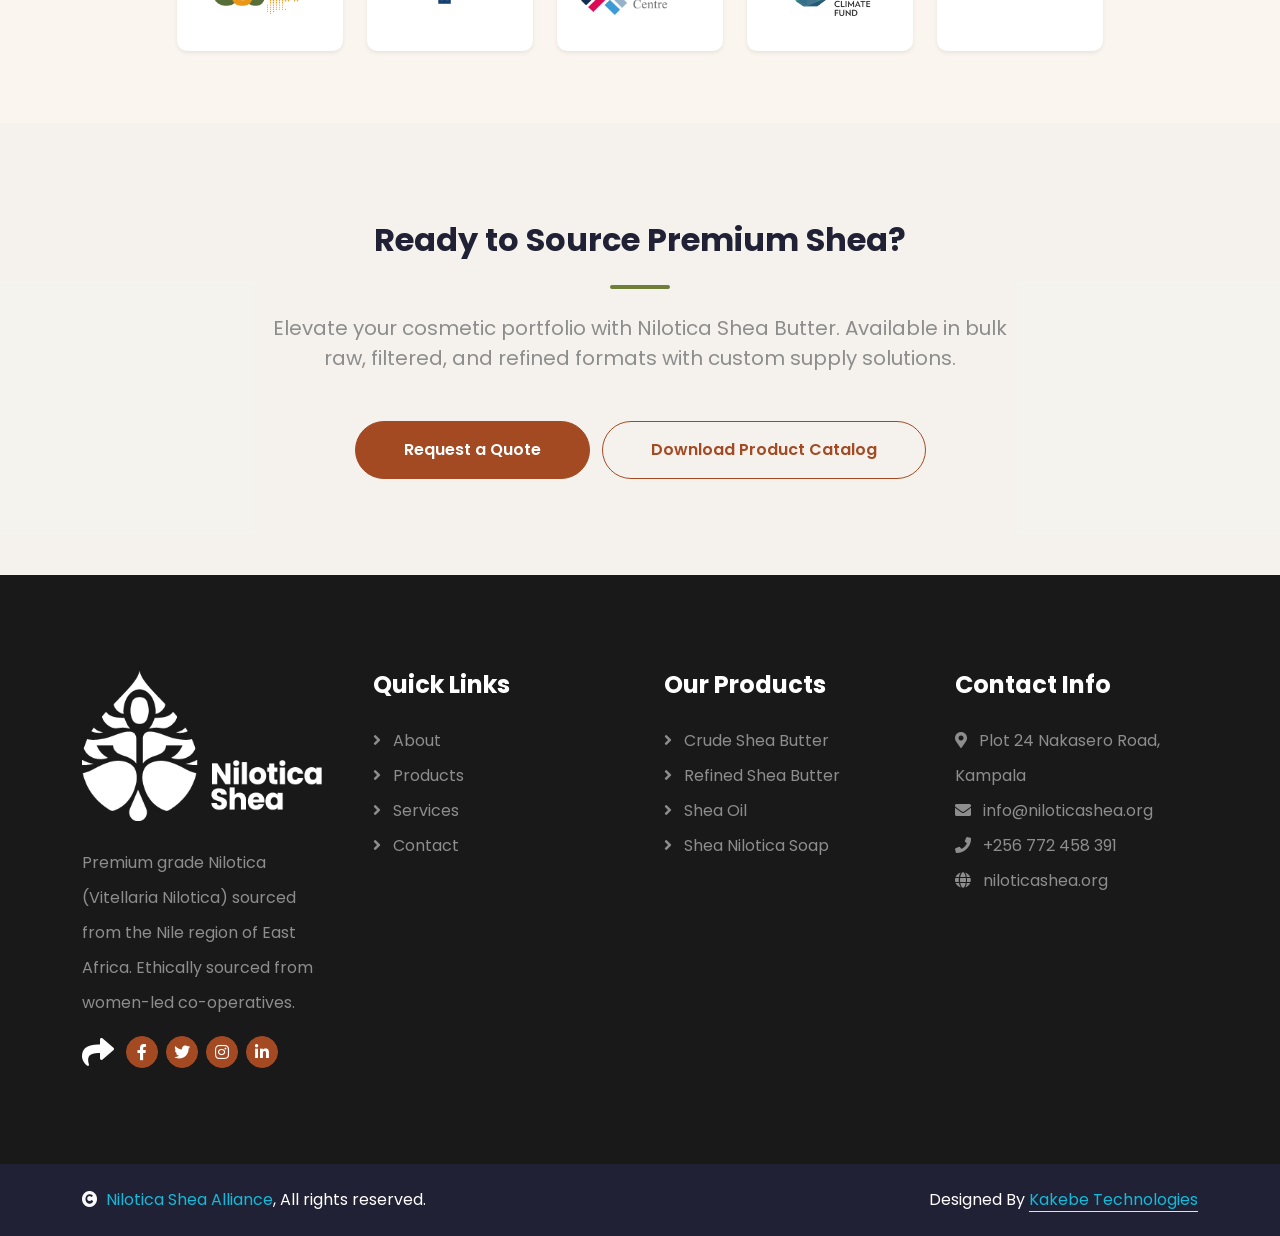
==== commit 8ddc74e3: "last update" ====
--- a/index.html
+++ b/index.html
@@ -10,14 +10,14 @@
 
         <!-- Open Graph / Facebook -->
         <meta property="og:type" content="website">
-        <meta property="og:url" content="https://nisa.org/">
+        <meta property="og:url" content="https://niloticashea.org/">
         <meta property="og:title" content="Nilotica Shea - Premium Shea Butter from Uganda">
         <meta property="og:description" content="Premium Nilotica shea butter from East Africa. Naturally soft, ultra hydrating, and ethically sourced from women-led co-operatives for cosmetic manufacturers worldwide.">
         <meta property="og:image" content="img/nilo/woman-palm-leaves.jpg">
 
         <!-- Twitter -->
         <meta property="twitter:card" content="summary_large_image">
-        <meta property="twitter:url" content="https://nisa.org/">
+        <meta property="twitter:url" content="https://niloticashea.org/">
         <meta property="twitter:title" content="Nilotica Shea - Premium Shea Butter from Uganda">
         <meta property="twitter:description" content="Premium Nilotica shea butter from East Africa. Naturally soft, ultra hydrating, and ethically sourced from women-led co-operatives for cosmetic manufacturers worldwide.">
         <meta property="twitter:image" content="img/nilo/woman-palm-leaves.jpg">
@@ -113,7 +113,7 @@
                     <div class="d-flex flex-wrap">
                         <a href="#" class="text-light me-4"><i class="fas fa-map-marker-alt text-primary me-2"></i>Plot 24 Nakasero Road, Kampala</a>
                         <a href="tel:+256772458391" class="text-light me-4"><i class="fas fa-phone-alt text-primary me-2"></i>+256 772 458 391</a>
-                        <a href="mailto:info@niloticasheaalliance.com" class="text-light me-0"><i class="fas fa-envelope text-primary me-2"></i>info@niloticasheaalliance.com</a>
+                        <a href="mailto:info@niloticashea.org" class="text-light me-0"><i class="fas fa-envelope text-primary me-2"></i>info@niloticashea.org</a>
                     </div>
                 </div>
                 <div class="col-lg-4 text-center text-lg-end">
@@ -675,11 +675,7 @@
                             <a href="about.html"><i class="fas fa-angle-right me-2"></i> About</a>
                             <a href="products.html"><i class="fas fa-angle-right me-2"></i> Products</a>
                             <a href="service.html"><i class="fas fa-angle-right me-2"></i> Services</a>
-                            <a href="strategy.html"><i class="fas fa-angle-right me-2"></i> Strategy</a>
-                            <a href="programmes.html"><i class="fas fa-angle-right me-2"></i> Programmes</a>
-                            <a href="blog.html"><i class="fas fa-angle-right me-2"></i> Blog</a>
                             <a href="contact.html"><i class="fas fa-angle-right me-2"></i> Contact</a>
-                            <a href="members.html"><i class="fas fa-angle-right me-2"></i> Become a Member</a>
                         </div>
                     </div>
                     <div class="col-md-6 col-lg-6 col-xl-3">
@@ -695,9 +691,9 @@
                         <div class="footer-item d-flex flex-column">
                             <h4 class="mb-4 text-white">Contact Info</h4>
                             <a href="#"><i class="fa fa-map-marker-alt me-2"></i> Plot 24 Nakasero Road, Kampala</a>
-                            <a href="mailto:info@niloticasheaalliance.com"><i class="fas fa-envelope me-2"></i> info@niloticasheaalliance.com</a>
-                            <a href="mailto:support@niloticasheaalliance.com"><i class="fas fa-envelope me-2"></i> support@niloticasheaalliance.com</a>
+                            <a href="mailto:info@niloticashea.org"><i class="fas fa-envelope me-2"></i> info@niloticashea.org</a>
                             <a href="tel:+256772458391"><i class="fas fa-phone me-2"></i> +256 772 458 391</a>
+                            <a href="https://niloticashea.org" target="_blank"><i class="fas fa-globe me-2"></i> niloticashea.org</a>
                         </div>
                     </div>
                 </div>
